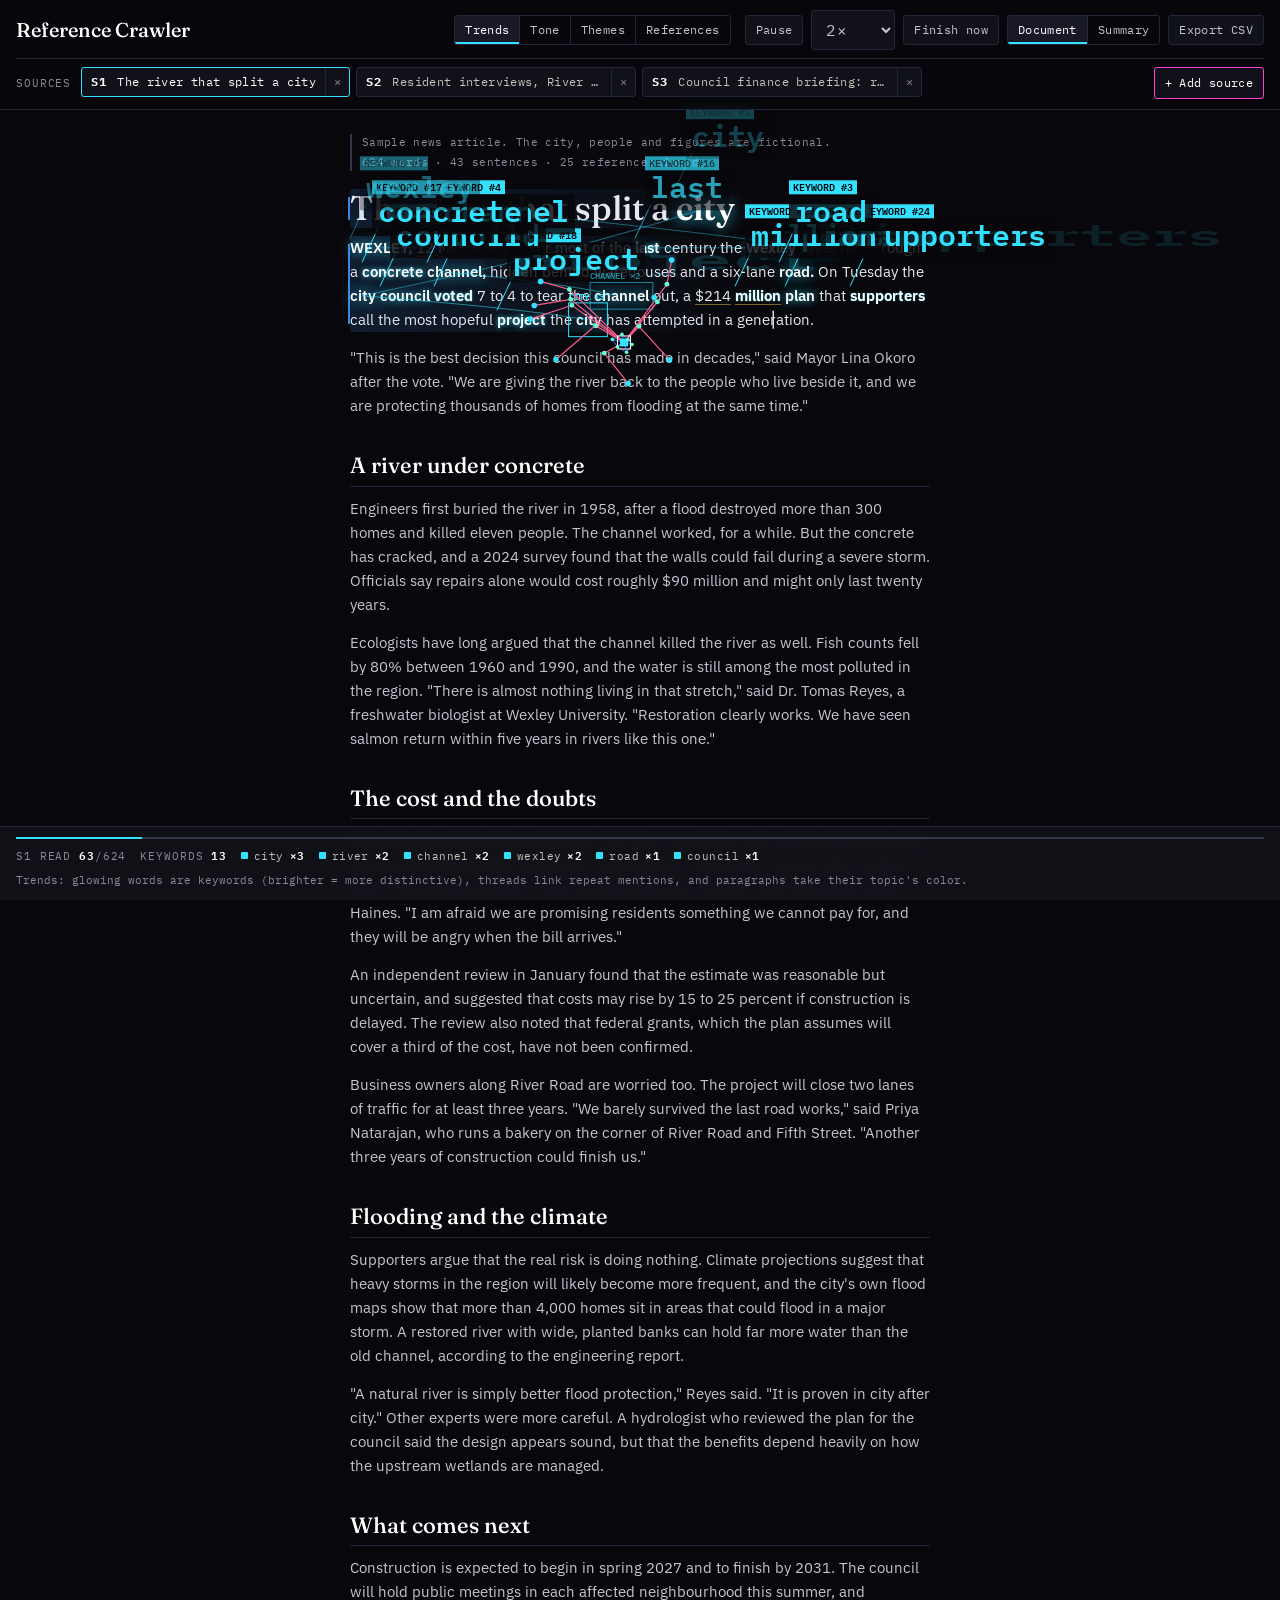
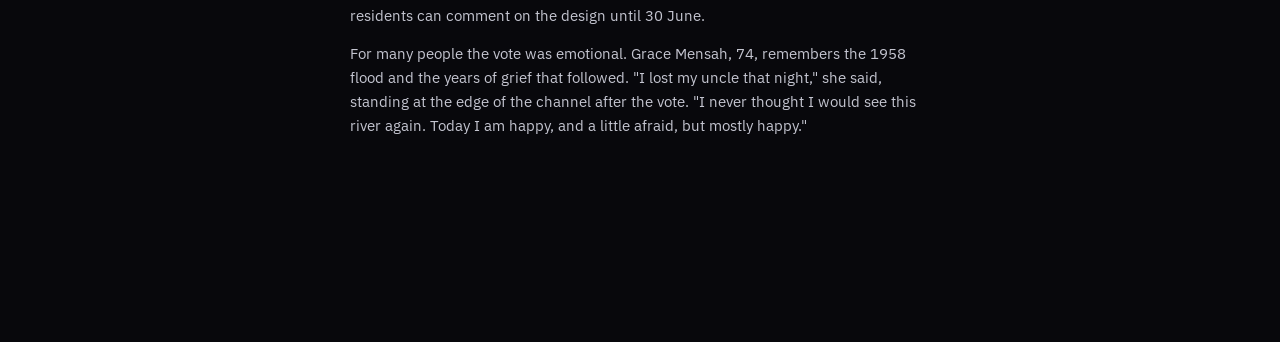
==== index.html @ cb84b5d5 "Order lenses Trends, Tone, Themes, References; open on Trends Co-Authored-By: Claude Opus 5.5 <norep" ====
<!doctype html>
<html lang="en">
<head>
<meta charset="utf-8">
<meta name="viewport" content="width=device-width, initial-scale=1, viewport-fit=cover">
<title>Reference Crawler</title>
<meta name="description" content="Watch a crawler read any document or web page: references, trends and tone, with summary charts and CSV export.">
<link rel="preconnect" href="https://fonts.googleapis.com">
<link rel="preconnect" href="https://fonts.gstatic.com" crossorigin>
<link rel="stylesheet" href="https://fonts.googleapis.com/css2?family=IBM+Plex+Sans:ital,wght@0,400;0,600;1,400&family=IBM+Plex+Mono:wght@400;600&family=Fraunces:opsz,wght@9..144,500&display=swap">
<link rel="stylesheet" href="styles.css">
</head>
<body>

<header class="bar">
  <div class="brand">Reference Crawler</div>
  <div class="ctl">
    <div class="seg" role="radiogroup" aria-label="Lens">
      <button type="button" role="radio" data-lens="trends" aria-checked="true">Trends</button>
      <button type="button" role="radio" data-lens="tone" aria-checked="false">Tone</button>
      <button type="button" role="radio" data-lens="themes" aria-checked="false">Themes</button>
      <button type="button" role="radio" data-lens="references" aria-checked="false">References</button>
    </div>
  </div>
  <div class="ctl">
    <button id="play" type="button">Pause</button>
    <select id="speed" aria-label="Reading speed">
      <option value="0.5">0.5×</option><option value="1">1×</option><option value="2" selected>2×</option>
      <option value="4">4×</option><option value="8">8×</option><option value="16">16×</option>
    </select>
    <button id="skip" type="button" title="Apply this lens to the whole document now">Finish now</button>
    <div class="seg" role="tablist" aria-label="View">
      <button type="button" role="tab" data-view="doc" aria-selected="true">Document</button>
      <button type="button" role="tab" data-view="summary" aria-selected="false">Summary</button>
    </div>
    <div class="menu">
      <button id="exportBtn" type="button" aria-haspopup="true" aria-expanded="false">Export CSV</button>
      <div class="menu-list" id="exportMenu" hidden>
        <button type="button" data-export="entities">entities.csv <span>every reference found</span></button>
        <button type="button" data-export="sentences">sentences.csv <span>one row per sentence</span></button>
        <button type="button" data-export="terms">terms.csv <span>needs a Trends crawl</span></button>
        <button type="button" data-export="themes">themes.csv <span>one row per theme and quote</span></button>
        <button type="button" data-export="zip">All as .zip</button>
      </div>
    </div>
  </div>
  <nav class="source-bar" aria-label="Sources in this project">
    <span class="src-label">Sources</span>
    <div class="src-scroll" id="sourceBar"></div>
    <button type="button" id="addSource" class="src-add primary">+ Add source</button>
  </nav>
</header>

<canvas id="fx" aria-hidden="true"></canvas>

<main id="docView">
  <div class="docmeta" id="docMeta"></div>
  <article id="doc"></article>
</main>

<aside class="wall" id="wall" hidden aria-label="Theme wall">
  <div class="wall-head"><span>Theme wall <span class="muted" id="wallSub"></span></span><button type="button" id="rerunThemes" class="ghost">Run again</button></div>
  <div id="wallCards"></div>
</aside>

<section id="summaryView" class="summary" hidden></section>

<footer class="hud" id="hud">
  <div class="prog"><i id="progBar"></i></div>
  <div class="row" id="hudStats"></div>
  <div class="row"><span class="last" id="hudLine">Loading…</span></div>
</footer>

<div class="sheet" id="sheet" hidden>
  <div class="card" role="dialog" aria-modal="true" aria-labelledby="sheetTitle">
    <div class="sheet-head">
      <h3 id="sheetTitle">Add a source</h3>
      <button type="button" id="closeSheet" class="ghost" aria-label="Close">Close</button>
    </div>
    <div class="src" id="inProject">
      <span class="lab">In this project</span>
      <ul class="proj-list" id="projList"></ul>
    </div>
    <form id="urlForm" class="src" novalidate>
      <label for="urlIn">Web address</label>
      <div class="inline">
        <input id="urlIn" type="url" name="url" inputmode="url" placeholder="https://en.wikipedia.org/wiki/Spider" autocomplete="url" autocapitalize="off" autocorrect="off" spellcheck="false">
        <button type="submit" class="primary">Load page</button>
      </div>
      <p class="hint" id="urlHint">Articles, papers, Wikipedia, blogs and PDFs at a link. Pages behind a login won't load; copy their text and paste it below.</p>
    </form>
    <div class="src">
      <label for="fileIn">File</label>
      <label class="drop" id="drop" for="fileIn">
        <input id="fileIn" type="file" multiple accept=".pdf,.docx,.xlsx,.xls,.ods,.csv,.tsv,.pptx,.odt,.odp,.epub,.rtf,.html,.htm,.md,.markdown,.txt,.json,text/*">
        <b>Drop files here</b> or click to choose them
        <span class="hint">PDF, Word, Excel, PowerPoint, EPUB, OpenDocument, HTML, Markdown, text, CSV, JSON, RTF</span>
      </label>
    </div>
    <form id="pasteForm" class="src">
      <label for="pasteIn">Paste text</label>
      <textarea id="pasteIn" placeholder="Paste an article, interview notes, a reference list… or a web address."></textarea>
      <div class="inline end"><button type="submit" class="primary">Add this text</button></div>
    </form>
    <div class="src">
      <span class="lab">Or replace everything with a sample project</span>
      <div class="inline">
        <button type="button" data-sample="river">River restoration (3 sources)</button>
        <button type="button" data-sample="references">Spider reference list</button>
      </div>
      <p class="hint">A sample replaces the current project.</p>
    </div>
    <label class="check"><input type="checkbox" id="replaceProject"> Start a new project with this source (removes the current sources and themes)</label>
    <p class="error" id="sheetError" role="alert" hidden></p>
  </div>
</div>

<div class="sheet" id="themesSheet" hidden>
  <div class="card" role="dialog" aria-modal="true" aria-labelledby="themesTitle">
    <h3 id="themesTitle">Find themes across your sources</h3>
    <p class="hint" id="themesInfo"></p>
    <ul class="theme-srcs" id="themesSources"></ul>
    <p class="hint">To leave a source out, close this and remove it with the × on its chip above the document.</p>
    <div class="src">
      <label for="themesQuestion">Research question (optional)</label>
      <textarea id="themesQuestion" class="short" placeholder="e.g. What worries residents about the project, and what would win their support?"></textarea>
    </div>
    <p class="hint">Every quote Claude returns is checked against your text; quotes that don't appear word for word are removed.</p>
    <p class="hint" id="themesStale" hidden>You have themes from an earlier run that don't cover every source. <button type="button" id="themesShowOld" class="ghost inline-btn">Show the earlier themes</button></p>
    <p class="error" id="themesError" role="alert" hidden></p>
    <div class="inline end">
      <button type="button" id="themesCancel">Cancel</button>
      <button type="button" id="themesRun" class="primary">Find themes with Claude</button>
    </div>
  </div>
</div>

<div class="busy" id="busy" hidden><div><span class="spin" aria-hidden="true"></span><span id="busyText">Loading…</span></div></div>
<div class="toast" id="toast" role="status" hidden></div>
<div class="tip" id="tip" hidden></div>

<script type="module" src="src/app.js"></script>
</body>
</html>
---- styles.css ----
/* Layout: one reading column with a fixed canvas overlay where the crawler walks; a control
   bar on top, a read-out bar at the bottom, and a summary view of chart panels.
   One deliberate dark look (a terminal-lit document), so there is no light theme. */
:root {
  color-scheme: dark;
  --bg: #08080c;
  --panel: #111119;
  --panel-2: #181826;
  --line: #23253a;
  --ink: #c4c5d0;
  --ink-hi: #ffffff;
  --ink-2: #c3c2b7;
  --ink-dim: #8c8a9a;
  --ink-faint: #34364a;
  --link: #8487ee;
  --magenta: #ff3fd8;
  --cyan: #33e1ff;
  --amber: #ffb547;
  --danger: #ff6b5e;
  --f-display: "Fraunces", Georgia, "Times New Roman", serif;
  --f-body: "IBM Plex Sans", "Helvetica Neue", Arial, sans-serif;
  --f-mono: "IBM Plex Mono", ui-monospace, Menlo, Consolas, monospace;
}
[hidden] { display: none !important; }
html, body { background: var(--bg); color: var(--ink); }
body { margin: 0; font: 15px/1.6 var(--f-body); -webkit-font-smoothing: antialiased; }
* { box-sizing: border-box; }

/* ---------- bar ---------- */
.bar {
  position: fixed; inset: 0 0 auto 0; z-index: 20;
  padding: calc(env(safe-area-inset-top, 0px) + 10px) 16px 10px;
  display: flex; flex-wrap: wrap; align-items: center; gap: 8px 14px;
  background: color-mix(in srgb, var(--bg) 90%, transparent);
  backdrop-filter: blur(6px);
  border-bottom: 1px solid var(--line);
}
.brand { font: 500 20px/1 var(--f-display); color: var(--ink-hi); margin-right: auto; white-space: nowrap; }
.ctl { display: flex; gap: 8px; align-items: center; flex-wrap: wrap; }
button, select, input, textarea { font: inherit; color: inherit; }
button, select {
  font: 12px/1 var(--f-mono); letter-spacing: .03em; color: var(--ink);
  background: var(--panel); border: 1px solid var(--line); border-radius: 3px;
  padding: 8px 10px; cursor: pointer;
}
button:hover, select:hover { border-color: var(--ink-dim); color: var(--ink-hi); }
button:focus-visible, select:focus-visible, input:focus-visible, textarea:focus-visible, li:focus-visible, .drop:focus-within { outline: 2px solid var(--cyan); outline-offset: 2px; }
button.primary { border-color: var(--magenta); color: var(--ink-hi); }
button.ghost { background: transparent; border-color: transparent; }
button:disabled { opacity: .45; cursor: not-allowed; }
.seg { display: inline-flex; border: 1px solid var(--line); border-radius: 3px; overflow: hidden; }
.seg button { border: 0; border-radius: 0; background: transparent; }
.seg button + button { border-left: 1px solid var(--line); }
.seg button[aria-checked="true"], .seg button[aria-selected="true"] { background: var(--panel-2); color: var(--ink-hi); box-shadow: inset 0 -2px 0 var(--accent, var(--magenta)); }
.seg button[data-lens="trends"] { --accent: var(--cyan); }
.seg button[data-lens="tone"] { --accent: #ffd84d; }
.menu { position: relative; }
.menu-list {
  position: absolute; right: 0; top: calc(100% + 6px); z-index: 30; min-width: 240px;
  background: var(--panel); border: 1px solid var(--line); border-radius: 4px; padding: 4px;
  display: grid; box-shadow: 0 10px 30px rgba(0,0,0,.5);
}
.menu-list button { border: 0; text-align: left; display: grid; gap: 3px; padding: 9px 10px; background: transparent; }
.menu-list button:hover { background: var(--panel-2); }
.menu-list button span { font: 11px/1.3 var(--f-body); color: var(--ink-dim); letter-spacing: 0; }

/* ---------- document ---------- */
main { max-width: 68ch; margin: 0 auto; padding: calc(var(--head-h, 150px) + 24px) 16px 190px; }
.docmeta { font: 11px/1.6 var(--f-mono); color: var(--ink-dim); letter-spacing: .03em; border-left: 2px solid var(--ink-faint); padding-left: 10px; display: grid; gap: 2px; overflow-wrap: anywhere; }
.docmeta a { color: var(--link); }
.docmeta .warn { color: var(--amber); }
#doc { overflow-wrap: break-word; }
#doc h1 { font: 500 34px/1.15 var(--f-display); color: var(--ink-hi); margin: 18px 0 8px; text-wrap: balance; }
#doc h2 { font: 500 22px/1.25 var(--f-display); color: var(--ink-hi); margin: 34px 0 10px; border-bottom: 1px solid var(--line); padding-bottom: 6px; text-wrap: balance; }
#doc h3 { font: 600 16px/1.3 var(--f-body); color: var(--ink-hi); margin: 24px 0 8px; }
#doc p, #doc blockquote, #doc pre { margin: 0 0 14px; }
#doc blockquote { border-left: 2px solid var(--ink-faint); padding-left: 14px; color: var(--ink-2); }
#doc pre { white-space: pre-wrap; font: 13px/1.5 var(--f-mono); }
#doc ol, #doc ul { padding-left: 2.2em; margin: 0 0 14px; font-size: 14px; line-height: 1.75; }
#doc ul.rows { list-style: none; padding-left: 0; font: 13px/1.7 var(--f-mono); }
#doc ul.rows li { border-bottom: 1px solid var(--line); padding: 2px 0; }
#doc li { margin-bottom: 4px; }
#doc li::marker { color: var(--ink-dim); font-family: var(--f-mono); font-size: 12px; }
#doc [data-block] { transition: background .6s, box-shadow .6s; border-radius: 2px; }
#doc .tp { background: linear-gradient(90deg, color-mix(in srgb, var(--tc) 16%, transparent), transparent 70%); box-shadow: -10px 0 0 -8px var(--tc); }

.w { transition: color .6s; }
.w.read { color: #e8e8f0; }
.lnk { color: var(--link); }
.e { color: var(--link); border-radius: 2px; transition: background .4s, color .4s, box-shadow .4s; }
.e.hit { color: var(--c); box-shadow: 0 0 0 1px var(--c); background: color-mix(in srgb, var(--c) 14%, transparent); }
.rh { background: color-mix(in srgb, var(--c) 13%, transparent); box-shadow: inset 0 -1px 0 var(--c); }
.rh.t-date, .rh.t-pages, .rh.t-author { background: transparent; box-shadow: inset 0 -1px 0 var(--c); }
.rh.t-quote, .rh.t-title { font-style: italic; }
.quiet.e.hit { background: transparent; box-shadow: inset 0 -1px 0 color-mix(in srgb, var(--c) 70%, transparent); }
.quiet.rh { background: transparent; box-shadow: inset 0 -1px 0 color-mix(in srgb, var(--c) 45%, transparent); font-style: inherit; }
.kw { color: var(--ink-hi) !important; font-weight: 600; text-shadow: 0 0 calc(var(--k, .5) * 14px) rgba(51,225,255,.9); }
.hedge { opacity: .55; font-style: italic; }
.boost { color: var(--ink-hi) !important; font-weight: 600; text-decoration: underline 2px #ffd84d; text-underline-offset: 3px; }
.flash { animation: flash 1.6s ease-out 1; }
@keyframes flash { 0%, 30% { outline: 2px solid var(--magenta); outline-offset: 3px; } 100% { outline: 2px solid transparent; outline-offset: 3px; } }
.t-doi { --c: #33e1ff; } .t-isbn { --c: #4f7dff; } .t-pmid { --c: #46f08a; } .t-bibcode { --c: #b07cff; }
.t-url, .t-email { --c: #8487ee; } .t-cite { --c: #62ffd0; } .t-title, .t-quote { --c: #ff3fd8; }
.t-author { --c: #ffb547; } .t-date { --c: #ff6b5e; } .t-figure { --c: #ffd84d; } .t-pages { --c: #9aa0b4; }

#fx { position: fixed; inset: 0; width: 100%; height: 100%; pointer-events: none; z-index: 10; }

/* ---------- hud ---------- */
.hud {
  position: fixed; inset: auto 0 0 0; z-index: 20;
  padding: 10px 16px calc(env(safe-area-inset-bottom, 0px) + 12px);
  background: color-mix(in srgb, var(--panel) 94%, transparent);
  backdrop-filter: blur(6px); border-top: 1px solid var(--line);
  font: 11px/1.4 var(--f-mono); display: grid; gap: 8px;
}
.prog { height: 2px; background: var(--ink-faint); position: relative; overflow: hidden; }
.prog i { position: absolute; inset: 0 auto 0 0; width: 0; background: var(--accent, var(--magenta)); }
.row { display: flex; flex-wrap: wrap; gap: 6px 14px; align-items: center; min-width: 0; }
.stat { color: var(--ink-dim); text-transform: uppercase; letter-spacing: .08em; font-variant-numeric: tabular-nums; }
.stat b { color: var(--ink-hi); font-weight: 600; }
.hchip { display: inline-flex; gap: 6px; align-items: baseline; color: var(--ink-2); letter-spacing: .04em; font-variant-numeric: tabular-nums; }
.hchip::before { content: ""; width: 7px; height: 7px; background: var(--c, var(--cyan)); align-self: center; border-radius: 1px; }
.hchip b { color: var(--ink-hi); font-weight: 600; }
.last { color: var(--ink-dim); min-width: 0; flex: 1 1 200px; }
.last b { color: var(--ink-hi); font-weight: 600; }
#moodSpark { display: block; }

/* ---------- summary ---------- */
.summary { max-width: 1160px; margin: 0 auto; padding: calc(var(--head-h, 150px) + 24px) 16px 190px; }
.sum-head .eyebrow { font: 11px/1.4 var(--f-mono); color: var(--ink-dim); letter-spacing: .08em; text-transform: uppercase; overflow-wrap: anywhere; }
.sum-head h2 { font: 500 32px/1.15 var(--f-display); color: var(--ink-hi); margin: 8px 0; text-wrap: balance; }
.sum-head .sub { max-width: 70ch; }
.sub { color: var(--ink-dim); margin: 0 0 12px; font-size: 13px; }
.tiles { display: grid; grid-template-columns: repeat(auto-fit, minmax(150px, 1fr)); gap: 10px; margin: 22px 0; }
.tile { background: var(--panel); border: 1px solid var(--line); border-radius: 4px; padding: 12px 14px; min-width: 0; }
.tile .label { font-size: 12px; color: var(--ink-dim); }
.tile .value { font: 600 24px/1.2 var(--f-body); color: var(--ink-hi); margin-top: 4px; overflow-wrap: anywhere; }
.tile .note { font: 11px/1.3 var(--f-mono); color: var(--ink-dim); margin-top: 4px; }
.panels { display: grid; align-items: start; grid-template-columns: repeat(auto-fit, minmax(min(100%, 440px), 1fr)); gap: 14px; }
.panel { background: var(--panel); border: 1px solid var(--line); border-radius: 4px; padding: 16px; min-width: 0; }
.panel.wide { grid-column: 1 / -1; }
.panel h3 { margin: 0 0 4px; font: 600 15px/1.3 var(--f-body); color: var(--ink-hi); }
.chart { min-width: 0; overflow-x: auto; }
.chart svg { display: block; overflow: visible; }
.t-label { fill: var(--ink-2); font: 12px var(--f-body); }
.t-value { fill: var(--ink-hi); font: 600 12px var(--f-body); font-variant-numeric: tabular-nums; }
.t-axis { fill: var(--ink-dim); font: 11px var(--f-body); font-variant-numeric: tabular-nums; }
.legend { display: flex; flex-wrap: wrap; gap: 6px 16px; margin-top: 10px; font-size: 12px; color: var(--ink-2); }
.legend i, i.sw { display: inline-block; width: 10px; height: 10px; border-radius: 2px; margin-right: 6px; vertical-align: -1px; }
.multiples { display: grid; grid-template-columns: repeat(auto-fill, minmax(220px, 1fr)); gap: 14px 18px; }
.mult { min-width: 0; }
.mlabel { font-size: 12px; color: var(--ink-2); margin-bottom: 4px; }
.mlabel b { color: var(--ink-hi); }
.muted { color: var(--ink-dim); }
.empty { color: var(--ink-dim); font-size: 13px; margin: 6px 0; }
.chips { margin: 12px 0 0; display: flex; flex-wrap: wrap; gap: 6px; align-items: center; font-size: 12px; }
.chip { border: 1px solid var(--line); border-radius: 3px; padding: 2px 7px; color: var(--ink-2); }
.chip b { color: var(--ink-hi); }
.claims, .quotes { list-style: none; padding: 0; margin: 0; display: grid; gap: 8px; }
.claims li, .quotes li { padding: 8px 10px; border-radius: 3px; background: var(--panel-2); cursor: pointer; font-size: 13.5px; line-height: 1.5; }
.claims li:hover, .quotes li:hover { background: #20202f; }
.quotes q { color: var(--ink-hi); font-style: italic; }
.quotes .by { margin-top: 4px; font-size: 12px; color: var(--ink-2); display: flex; gap: 10px; flex-wrap: wrap; }
.tone { font: 11px var(--f-mono); padding: 1px 6px; border-radius: 3px; border: 1px solid var(--line); }
.tone.p { border-color: #3987e5; } .tone.n { border-color: #e66767; }
.tbar { display: flex; gap: 8px; align-items: center; margin-bottom: 8px; font-size: 12px; }
.twrap { max-height: 360px; overflow: auto; border: 1px solid var(--line); border-radius: 3px; }
table { border-collapse: collapse; width: 100%; font-size: 12.5px; }
th, td { text-align: left; padding: 6px 10px; border-bottom: 1px solid var(--line); vertical-align: top; overflow-wrap: anywhere; }
th { position: sticky; top: 0; background: var(--panel-2); color: var(--ink-dim); font-weight: 600; font-size: 11px; text-transform: uppercase; letter-spacing: .06em; }
td:first-child { white-space: nowrap; color: var(--ink-dim); }
tbody tr { cursor: pointer; }
tbody tr:hover { background: var(--panel-2); }
.tip {
  position: fixed; z-index: 40; pointer-events: none; max-width: 320px;
  background: #1d1d2b; border: 1px solid #34364a; border-radius: 4px; padding: 8px 10px;
  font-size: 12px; line-height: 1.45; color: var(--ink-2); box-shadow: 0 8px 24px rgba(0,0,0,.5);
}
.tip b { color: var(--ink-hi); }

/* ---------- open sheet ---------- */
.sheet { position: fixed; inset: 0; z-index: 35; display: grid; place-items: center; padding: 16px; background: rgba(8,8,12,.82); overflow-y: auto; }
.sheet .card { width: min(640px, 100%); background: var(--panel); border: 1px solid var(--line); border-radius: 4px; padding: 18px; display: grid; gap: 16px; }
.sheet-head { display: flex; align-items: center; justify-content: space-between; gap: 10px; }
.sheet h3 { margin: 0; font: 500 21px/1.2 var(--f-display); color: var(--ink-hi); }
.src { display: grid; gap: 6px; margin: 0; }
.src > label, .src .lab { font: 11px/1 var(--f-mono); color: var(--ink-dim); letter-spacing: .08em; text-transform: uppercase; }
.inline { display: flex; gap: 8px; flex-wrap: wrap; }
.inline.end { justify-content: flex-end; }
.inline input { flex: 1 1 220px; min-width: 0; }
input[type="text"], input[type="url"], textarea {
  background: var(--bg); color: var(--ink); border: 1px solid var(--line); border-radius: 3px; padding: 9px 10px; font: 13px/1.4 var(--f-mono);
}
textarea { width: 100%; min-height: 120px; resize: vertical; }
.hint { color: var(--ink-dim); font-size: 12px; margin: 0; }
.drop { display: grid; gap: 4px; justify-items: center; text-align: center; padding: 18px; border: 1px dashed var(--ink-faint); border-radius: 4px; cursor: pointer; color: var(--ink-2); font-size: 13px; }
.drop:hover, .drop.over { border-color: var(--cyan); color: var(--ink-hi); }
.drop input { position: absolute; opacity: 0; width: 1px; height: 1px; pointer-events: none; }
.error { margin: 0; color: var(--danger); font-size: 13px; border-left: 2px solid var(--danger); padding-left: 10px; }
.busy { position: fixed; inset: 0; z-index: 36; display: grid; place-items: center; background: rgba(8,8,12,.7); }
.busy > div { display: flex; gap: 10px; align-items: center; background: var(--panel); border: 1px solid var(--line); border-radius: 4px; padding: 14px 18px; font: 13px var(--f-mono); color: var(--ink-hi); }
.spin { width: 14px; height: 14px; border: 2px solid var(--ink-faint); border-top-color: var(--cyan); border-radius: 50%; animation: spin .8s linear infinite; }
@keyframes spin { to { transform: rotate(360deg); } }
.toast { position: fixed; left: 50%; bottom: 120px; transform: translateX(-50%); z-index: 34; background: var(--panel-2); border: 1px solid var(--line); border-radius: 4px; padding: 9px 14px; font: 12px var(--f-mono); color: var(--ink-hi); max-width: calc(100% - 32px); }

@media (max-width: 700px) {
  body.summary-mode .hud { display: none; }
  body.summary-mode .summary { padding-bottom: 60px; }
  .brand { font-size: 18px; }
}
@media (prefers-reduced-motion: reduce) {
  .w, .e, #doc [data-block] { transition: none; }
  .flash, .spin { animation: none; }
}

/* ---------- projects: source bar ---------- */
.source-bar { flex: 1 1 100%; display: flex; align-items: center; gap: 10px; min-width: 0; border-top: 1px solid var(--line); padding-top: 8px; }
.src-label { flex: none; font: 11px/1 var(--f-mono); color: var(--ink-dim); text-transform: uppercase; letter-spacing: .08em; }
.src-scroll { display: flex; gap: 6px; overflow-x: auto; min-width: 0; flex: 1 1 auto; scrollbar-width: thin; padding-bottom: 2px; }
.src-scroll > * { flex: none; }
.src-chip { display: inline-flex; align-items: stretch; border: 1px solid var(--line); border-radius: 3px; background: var(--panel); max-width: 280px; min-width: 0; }
.src-chip.on { border-color: var(--accent, var(--magenta)); }
.src-chip button { border: 0; background: transparent; border-radius: 0; font: 12px/1.2 var(--f-mono); padding: 7px 9px; }
.src-chip .pick { color: var(--ink-2); white-space: nowrap; overflow: hidden; text-overflow: ellipsis; min-width: 0; }
.src-chip.on .pick { color: var(--ink-hi); }
.src-chip .pick b { color: var(--ink-hi); margin-right: 4px; }
.src-chip .rm { color: var(--ink-dim); border-left: 1px solid var(--line); padding: 7px 8px; }
.src-chip .rm:hover { color: var(--danger); }
.ld { display: inline-block; width: 6px; height: 6px; border-radius: 50%; margin-left: 3px; vertical-align: 1px; }
.ld.references { background: #ff3fd8; } .ld.trends { background: #33e1ff; } .ld.tone { background: #ffd84d; }
.src-add { font: 12px/1.2 var(--f-mono); white-space: nowrap; }
label.check { display: flex; gap: 8px; align-items: flex-start; font-size: 12.5px; color: var(--ink-dim); cursor: pointer; }
label.check input { margin-top: 2px; }
textarea.short { min-height: 70px; }
.inline-btn { padding: 2px 4px; text-decoration: underline; color: var(--ink-hi); }

/* ---------- theme wall ---------- */
.wall {
  position: fixed; z-index: 15; right: 16px; top: calc(var(--head-h, 120px) + 12px); bottom: 96px; width: 270px;
  overflow-y: auto; display: grid; align-content: start; gap: 8px; padding: 2px;
}
.wall-head { display: flex; justify-content: space-between; align-items: center; gap: 6px; font: 11px/1.3 var(--f-mono); color: var(--ink-2); text-transform: uppercase; letter-spacing: .06em; }
.wall-head button { font-size: 11px; padding: 4px 6px; text-transform: none; letter-spacing: 0; }
#wallCards { display: grid; gap: 8px; }
.wcard { background: var(--panel); border: 1px solid var(--line); border-radius: 4px; padding: 9px 10px; cursor: pointer; box-shadow: inset 3px 0 0 var(--tc); transition: border-color .3s, transform .3s; }
.wcard .wt { font-size: 12.5px; line-height: 1.35; color: var(--ink-hi); }
.wcard .num { font: 600 11px var(--f-mono); color: var(--tc); margin-right: 6px; }
.wcard .wn { font: 11px var(--f-mono); color: var(--ink-dim); margin-top: 4px; }
.wcard .wn b { color: var(--ink-hi); }
.wcard.pulse { animation: pulse .9s ease-out 1; }
@keyframes pulse { 0% { border-color: var(--tc); transform: translateX(-4px); } 100% { border-color: var(--line); transform: none; } }
@media (max-width: 1180px) { .wall { display: none; } }

/* ---------- summary: sections and themes ---------- */
.sec-head { margin: 34px 0 12px; border-top: 1px solid var(--line); padding-top: 20px; }
.sec-head h2 { font: 500 24px/1.2 var(--f-display); color: var(--ink-hi); margin: 0 0 4px; text-wrap: balance; }
.sec-head .sub { max-width: 80ch; }
.overview { font-size: 15px; line-height: 1.6; color: var(--ink-hi); max-width: 75ch; margin: 0; }
.theme-cards { display: grid; grid-template-columns: repeat(auto-fill, minmax(min(100%, 340px), 1fr)); gap: 12px; align-items: start; }
.theme-card { background: var(--panel-2); border-radius: 4px; padding: 14px; min-width: 0; }
.theme-card header { display: flex; gap: 8px; align-items: baseline; }
.theme-card header .sw { flex: none; }
.theme-card .num { font: 600 12px var(--f-mono); color: var(--ink-dim); }
.theme-card h4 { margin: 0; font: 600 15px/1.35 var(--f-body); color: var(--ink-hi); text-wrap: balance; }
.theme-card .chips { margin: 8px 0; }
.chip.tension { border-color: #e66767; color: var(--ink-hi); }
.tsum { margin: 0 0 10px; font-size: 13.5px; color: var(--ink-2); }
.evidence { list-style: none; padding: 0; margin: 0; display: grid; gap: 6px; }
.evidence li { font-size: 13px; line-height: 1.45; padding: 6px 8px; border-radius: 3px; cursor: pointer; background: rgba(255,255,255,.03); }
.evidence li:hover { background: rgba(255,255,255,.07); }
.evidence q { color: var(--ink-hi); font-style: italic; }
.evidence .src { font: 11px var(--f-mono); color: var(--ink-dim); white-space: nowrap; }
.stance { font: 600 10px var(--f-mono); text-transform: uppercase; letter-spacing: .06em; margin-right: 6px; padding: 1px 5px; border-radius: 2px; border: 1px solid var(--line); }
.stance.supports { border-color: #3987e5; } .stance.contradicts { border-color: #e66767; }
.t-dark { fill: #0b0b0b; font: 600 12px var(--f-body); }
td.num { font-variant-numeric: tabular-nums; text-align: right; }
.hint.warn { color: var(--amber); }
.hint a { color: var(--ink-hi); }
.theme-srcs { margin: 0; padding-left: 0; list-style: none; display: grid; gap: 4px; font-size: 13px; color: var(--ink-hi); max-height: 160px; overflow-y: auto; }
.theme-srcs b { font: 600 11px var(--f-mono); color: var(--ink-dim); margin-right: 6px; }
.proj-list { list-style: none; margin: 0; padding: 0; display: grid; gap: 4px; max-height: 200px; overflow-y: auto; }
.proj-list li { display: flex; justify-content: space-between; align-items: center; gap: 10px; font-size: 13px; color: var(--ink-hi); padding: 4px 0 4px 8px; border-bottom: 1px solid var(--line); min-width: 0; }
.proj-list li > span { min-width: 0; overflow-wrap: anywhere; }
.proj-list li.muted { color: var(--ink-dim); border: 0; font-size: 12px; }
.proj-list b { font: 600 11px var(--f-mono); color: var(--ink-dim); margin-right: 6px; }
.proj-list button { flex: none; font-size: 11px; padding: 5px 8px; color: var(--ink-dim); }
.proj-list button:hover { color: var(--danger); }

/* iOS zooms into any text field under 16px when it gets focus. Keep fields at 16px. */
input[type="text"], input[type="url"], textarea, select { font-size: 16px; }
.source-bar .src-add { flex: none; }
@media (max-width: 700px) {
  .src-chip { max-width: 190px; }
  .src-label { display: none; }
}
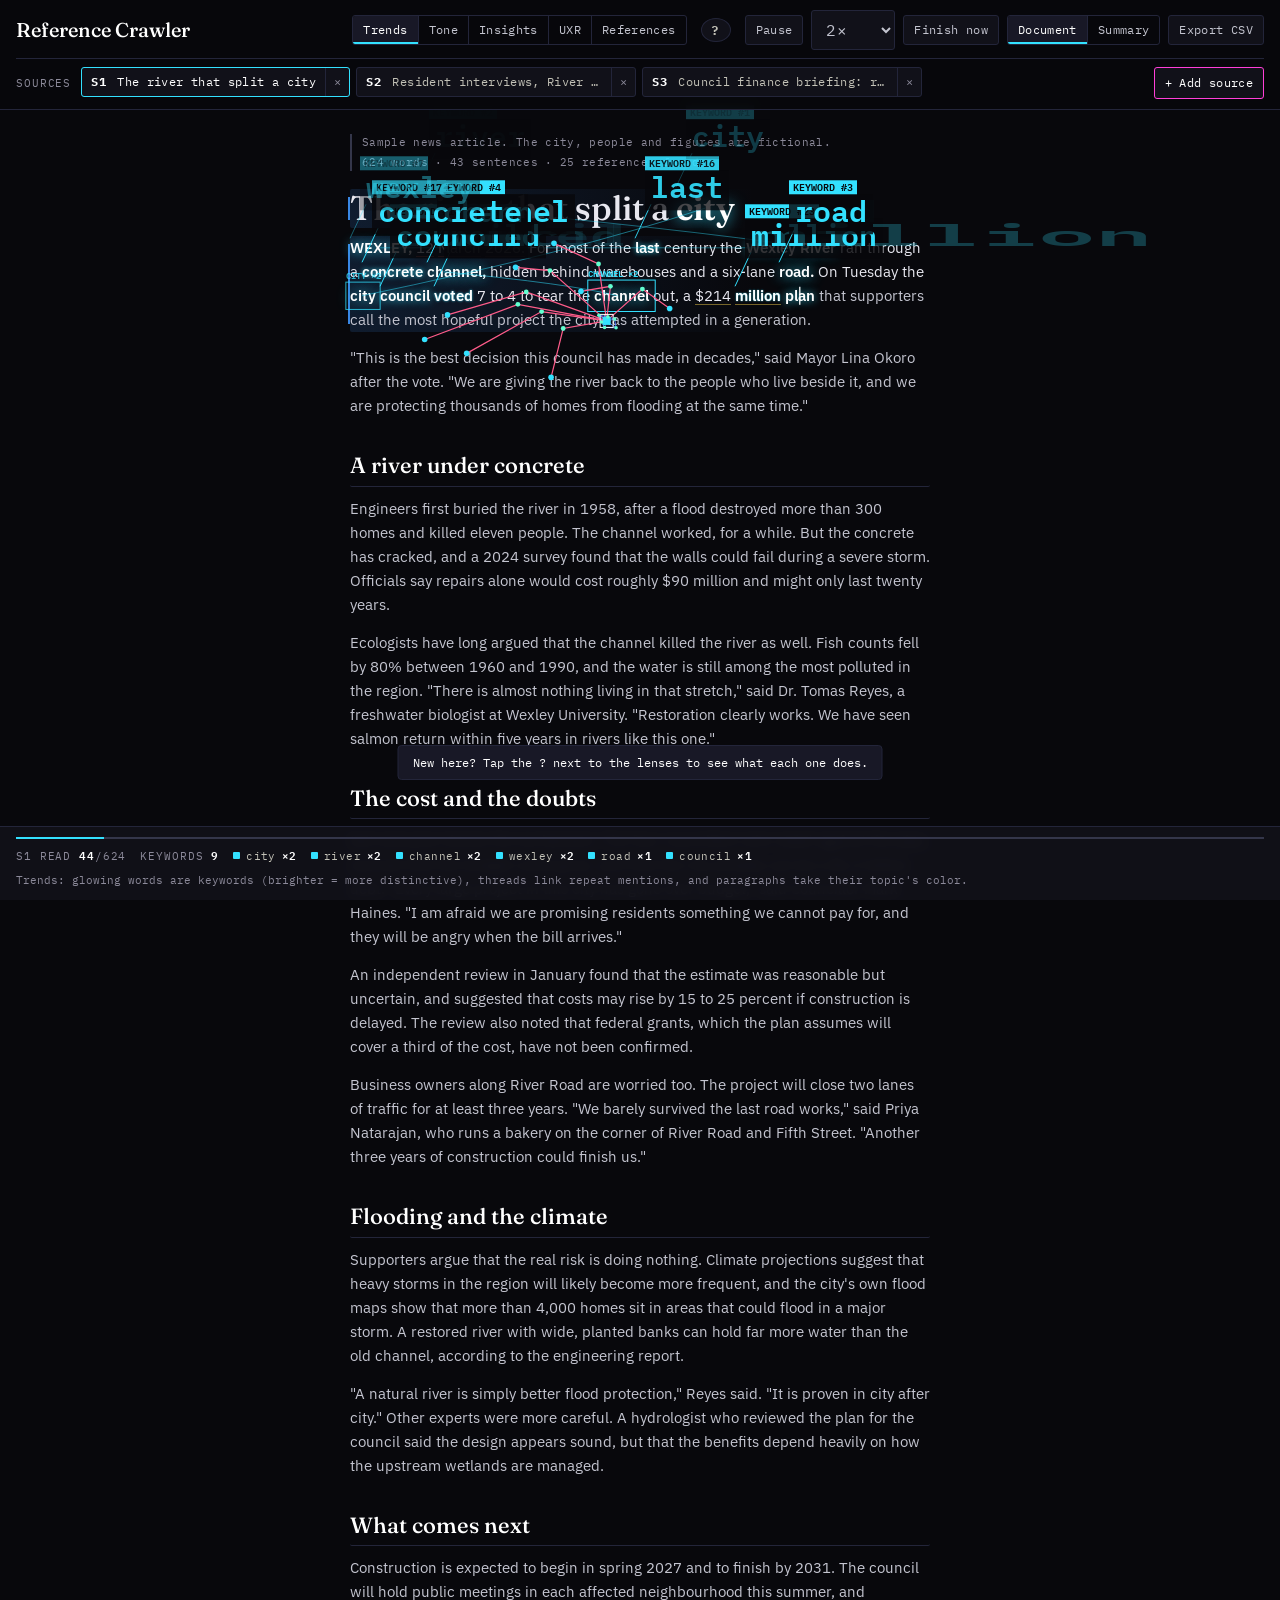
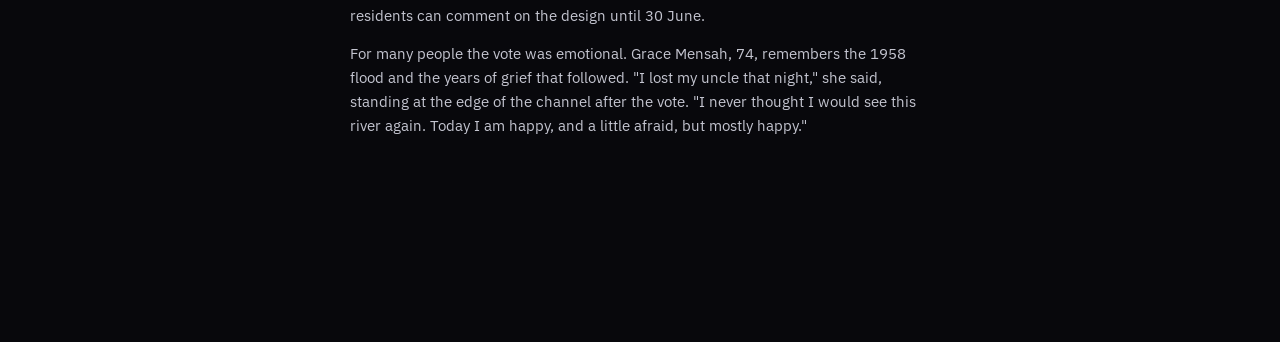
==== commit 15fbcea9: "Split Claude analysis into Insights and UXR lenses; add a lens guide Lenses are now Trends | Tone | " ====
--- a/index.html
+++ b/index.html
@@ -4,7 +4,7 @@
 <meta charset="utf-8">
 <meta name="viewport" content="width=device-width, initial-scale=1, viewport-fit=cover">
 <title>Reference Crawler</title>
-<meta name="description" content="Watch a crawler read any document or web page: references, trends and tone, with summary charts and CSV export.">
+<meta name="description" content="Watch a crawler read any document or web page: references, trends, tone, plain-language insights and UX research synthesis, with summary charts and CSV export.">
 <link rel="preconnect" href="https://fonts.googleapis.com">
 <link rel="preconnect" href="https://fonts.gstatic.com" crossorigin>
 <link rel="stylesheet" href="https://fonts.googleapis.com/css2?family=IBM+Plex+Sans:ital,wght@0,400;0,600;1,400&family=IBM+Plex+Mono:wght@400;600&family=Fraunces:opsz,wght@9..144,500&display=swap">
@@ -18,9 +18,11 @@
     <div class="seg" role="radiogroup" aria-label="Lens">
       <button type="button" role="radio" data-lens="trends" aria-checked="true">Trends</button>
       <button type="button" role="radio" data-lens="tone" aria-checked="false">Tone</button>
-      <button type="button" role="radio" data-lens="themes" aria-checked="false">Themes</button>
+      <button type="button" role="radio" data-lens="insights" aria-checked="false" title="Claude: the gist, claims and how well they're backed, who says what">Insights</button>
+      <button type="button" role="radio" data-lens="uxr" aria-checked="false" title="Claude: UX research synthesis: themes, pain points, personas, jobs to be done">UXR</button>
       <button type="button" role="radio" data-lens="references" aria-checked="false">References</button>
     </div>
+    <button type="button" id="helpBtn" class="help-btn" aria-label="What do the lenses do?" title="What do the lenses do?">?</button>
   </div>
   <div class="ctl">
     <button id="play" type="button">Pause</button>
@@ -39,7 +41,8 @@
         <button type="button" data-export="entities">entities.csv <span>every reference found</span></button>
         <button type="button" data-export="sentences">sentences.csv <span>one row per sentence</span></button>
         <button type="button" data-export="terms">terms.csv <span>needs a Trends crawl</span></button>
-        <button type="button" data-export="themes">themes.csv <span>one row per theme and quote</span></button>
+        <button type="button" data-export="insights">insights.csv <span>one row per finding and quote</span></button>
+        <button type="button" data-export="uxr">uxr.csv <span>one row per finding and quote</span></button>
         <button type="button" data-export="zip">All as .zip</button>
       </div>
     </div>
@@ -58,8 +61,8 @@
   <article id="doc"></article>
 </main>
 
-<aside class="wall" id="wall" hidden aria-label="Theme wall">
-  <div class="wall-head"><span>Theme wall <span class="muted" id="wallSub"></span></span><button type="button" id="rerunThemes" class="ghost">Run again</button></div>
+<aside class="wall" id="wall" hidden aria-label="Findings wall">
+  <div class="wall-head"><span><span id="wallTitle">Theme wall</span> <span class="muted" id="wallSub"></span></span><button type="button" id="rerunAi" class="ghost">Run again</button></div>
   <div id="wallCards"></div>
 </aside>
 
@@ -110,28 +113,42 @@
       </div>
       <p class="hint">A sample replaces the current project.</p>
     </div>
-    <label class="check"><input type="checkbox" id="replaceProject"> Start a new project with this source (removes the current sources and themes)</label>
+    <label class="check"><input type="checkbox" id="replaceProject"> Start a new project with this source (removes the current sources and Claude results)</label>
     <p class="error" id="sheetError" role="alert" hidden></p>
   </div>
 </div>
 
-<div class="sheet" id="themesSheet" hidden>
-  <div class="card" role="dialog" aria-modal="true" aria-labelledby="themesTitle">
-    <h3 id="themesTitle">Find themes across your sources</h3>
-    <p class="hint" id="themesInfo"></p>
-    <ul class="theme-srcs" id="themesSources"></ul>
+<div class="sheet" id="aiSheet" hidden>
+  <div class="card" role="dialog" aria-modal="true" aria-labelledby="aiTitle">
+    <h3 id="aiTitle">Find insights with Claude</h3>
+    <p class="hint" id="aiWhat"></p>
+    <p class="hint" id="aiInfo"></p>
+    <ul class="theme-srcs" id="aiSources"></ul>
     <p class="hint">To leave a source out, close this and remove it with the × on its chip above the document.</p>
     <div class="src">
-      <label for="themesQuestion">Research question (optional)</label>
-      <textarea id="themesQuestion" class="short" placeholder="e.g. What worries residents about the project, and what would win their support?"></textarea>
+      <label for="aiQuestion" id="aiQLabel">What are you reading this for? (optional)</label>
+      <textarea id="aiQuestion" class="short"></textarea>
     </div>
     <p class="hint">Every quote Claude returns is checked against your text; quotes that don't appear word for word are removed.</p>
-    <p class="hint" id="themesStale" hidden>You have themes from an earlier run that don't cover every source. <button type="button" id="themesShowOld" class="ghost inline-btn">Show the earlier themes</button></p>
-    <p class="error" id="themesError" role="alert" hidden></p>
+    <p class="hint" id="aiStale" hidden>You have results from an earlier run that don't cover every source. <button type="button" id="aiShowOld" class="ghost inline-btn">Show the earlier results</button></p>
+    <p class="error" id="aiError" role="alert" hidden></p>
     <div class="inline end">
-      <button type="button" id="themesCancel">Cancel</button>
-      <button type="button" id="themesRun" class="primary">Find themes with Claude</button>
+      <button type="button" id="aiCancel">Cancel</button>
+      <button type="button" id="aiRun" class="primary">Run with Claude</button>
     </div>
+  </div>
+</div>
+
+<div class="sheet" id="helpSheet" hidden>
+  <div class="card wide-card" role="dialog" aria-modal="true" aria-labelledby="helpTitle">
+    <div class="sheet-head">
+      <h3 id="helpTitle">What do the lenses do?</h3>
+      <button type="button" id="closeHelp" class="ghost">Close</button>
+    </div>
+    <p class="hint">Each lens reads your sources with a different question in mind and adds its own section to the Summary. Run as many as you like; nothing is lost when you switch.</p>
+    <div class="lens-compare" id="lensCompare"></div>
+    <div class="lens-guide" id="lensGuide"></div>
+    <p class="hint">Every quote from Claude is checked against your text, and any that don't appear word for word are removed. Click a quote in the Summary to jump to it in the document.</p>
   </div>
 </div>
 
--- a/styles.css
+++ b/styles.css
@@ -293,3 +293,45 @@
   .src-chip { max-width: 190px; }
   .src-label { display: none; }
 }
+tbody tr.on td { color: var(--ink-hi); background: rgba(255,255,255,.04); }
+/* numbers and headers never split mid-word; wide tables scroll inside their box */
+th, td.num { overflow-wrap: normal; white-space: nowrap; }
+.twrap table { min-width: 520px; }
+
+/* ---------- Insights, UXR and Ask ---------- */
+.chip .dot { display: inline-block; width: 7px; height: 7px; border-radius: 1px; margin-right: 5px; vertical-align: 0; }
+.plain-list { list-style: none; margin: 0; padding: 0; display: grid; gap: 8px; }
+.plain-list li { background: var(--panel-2); border-radius: 3px; padding: 9px 11px; font-size: 13.5px; line-height: 1.5; color: var(--ink-2); }
+.plain-list li b { color: var(--ink-hi); font-weight: 600; display: block; }
+.claims-cards { margin-top: 14px; }
+.cta { margin-top: 12px; }
+.ask-form { display: grid; gap: 6px; margin-bottom: 6px; }
+.ask-form .hint { display: flex; gap: 8px; align-items: center; margin: 0; }
+.answer { border-top: 1px solid var(--line); padding-top: 14px; margin-top: 14px; display: grid; gap: 10px; }
+.answer h4 { margin: 0; font: 600 15px/1.35 var(--f-body); color: var(--ink-hi); }
+.answer .hint { margin: 0; }
+.apoint { background: var(--panel-2); border-radius: 4px; padding: 10px 12px; }
+.apoint p { margin: 0 0 8px; font-size: 13.5px; color: var(--ink-hi); }
+
+/* ---------- lens guide ---------- */
+.help-btn { width: 30px; padding: 0; border-radius: 50%; font: 600 13px var(--f-mono); color: var(--ink-2); margin-left: 6px; }
+.help-btn:hover { color: var(--ink-hi); }
+.sheet .card.wide-card { width: min(980px, 100%); }
+.lens-compare { display: grid; grid-template-columns: repeat(2, minmax(0, 1fr)); gap: 10px; }
+.lens-compare > div { background: var(--panel-2); border-radius: 4px; padding: 10px 12px; font-size: 13px; color: var(--ink-2); line-height: 1.5; }
+.lens-compare b { color: var(--ink-hi); display: block; margin-bottom: 2px; }
+.lens-guide { display: grid; grid-template-columns: repeat(auto-fill, minmax(min(100%, 280px), 1fr)); gap: 10px; }
+.lens-card { background: var(--panel-2); border-radius: 4px; padding: 12px 14px; box-shadow: inset 0 3px 0 var(--lc); display: grid; gap: 8px; align-content: start; }
+.lens-card header { display: flex; justify-content: space-between; align-items: baseline; gap: 8px; }
+.lens-card h4 { margin: 0; font: 600 16px var(--f-body); color: var(--ink-hi); }
+.lens-card .tag { font: 11px var(--f-mono); color: var(--ink-dim); white-space: nowrap; }
+.lens-card .q { margin: 0; font: 500 15px/1.35 var(--f-display); color: var(--ink-hi); }
+.lens-card ul { margin: 0; padding-left: 18px; font-size: 13px; line-height: 1.5; color: var(--ink-2); }
+.lens-card dl { margin: 0; display: grid; grid-template-columns: auto 1fr; gap: 3px 10px; font-size: 12.5px; }
+.lens-card dt { color: var(--ink-dim); }
+.lens-card dd { margin: 0; color: var(--ink-2); }
+.lens-card .limit { margin: 0; font-size: 12px; color: var(--ink-dim); font-style: italic; }
+.lens-card .try { justify-self: start; font-size: 12px; }
+.sec-head .what { margin: 2px 0 6px; font-size: 14px; color: var(--ink-hi); max-width: 80ch; }
+.sec-head .what span { color: var(--ink-dim); font: 11px var(--f-mono); margin-left: 8px; }
+@media (max-width: 700px) { .lens-compare { grid-template-columns: 1fr; } }
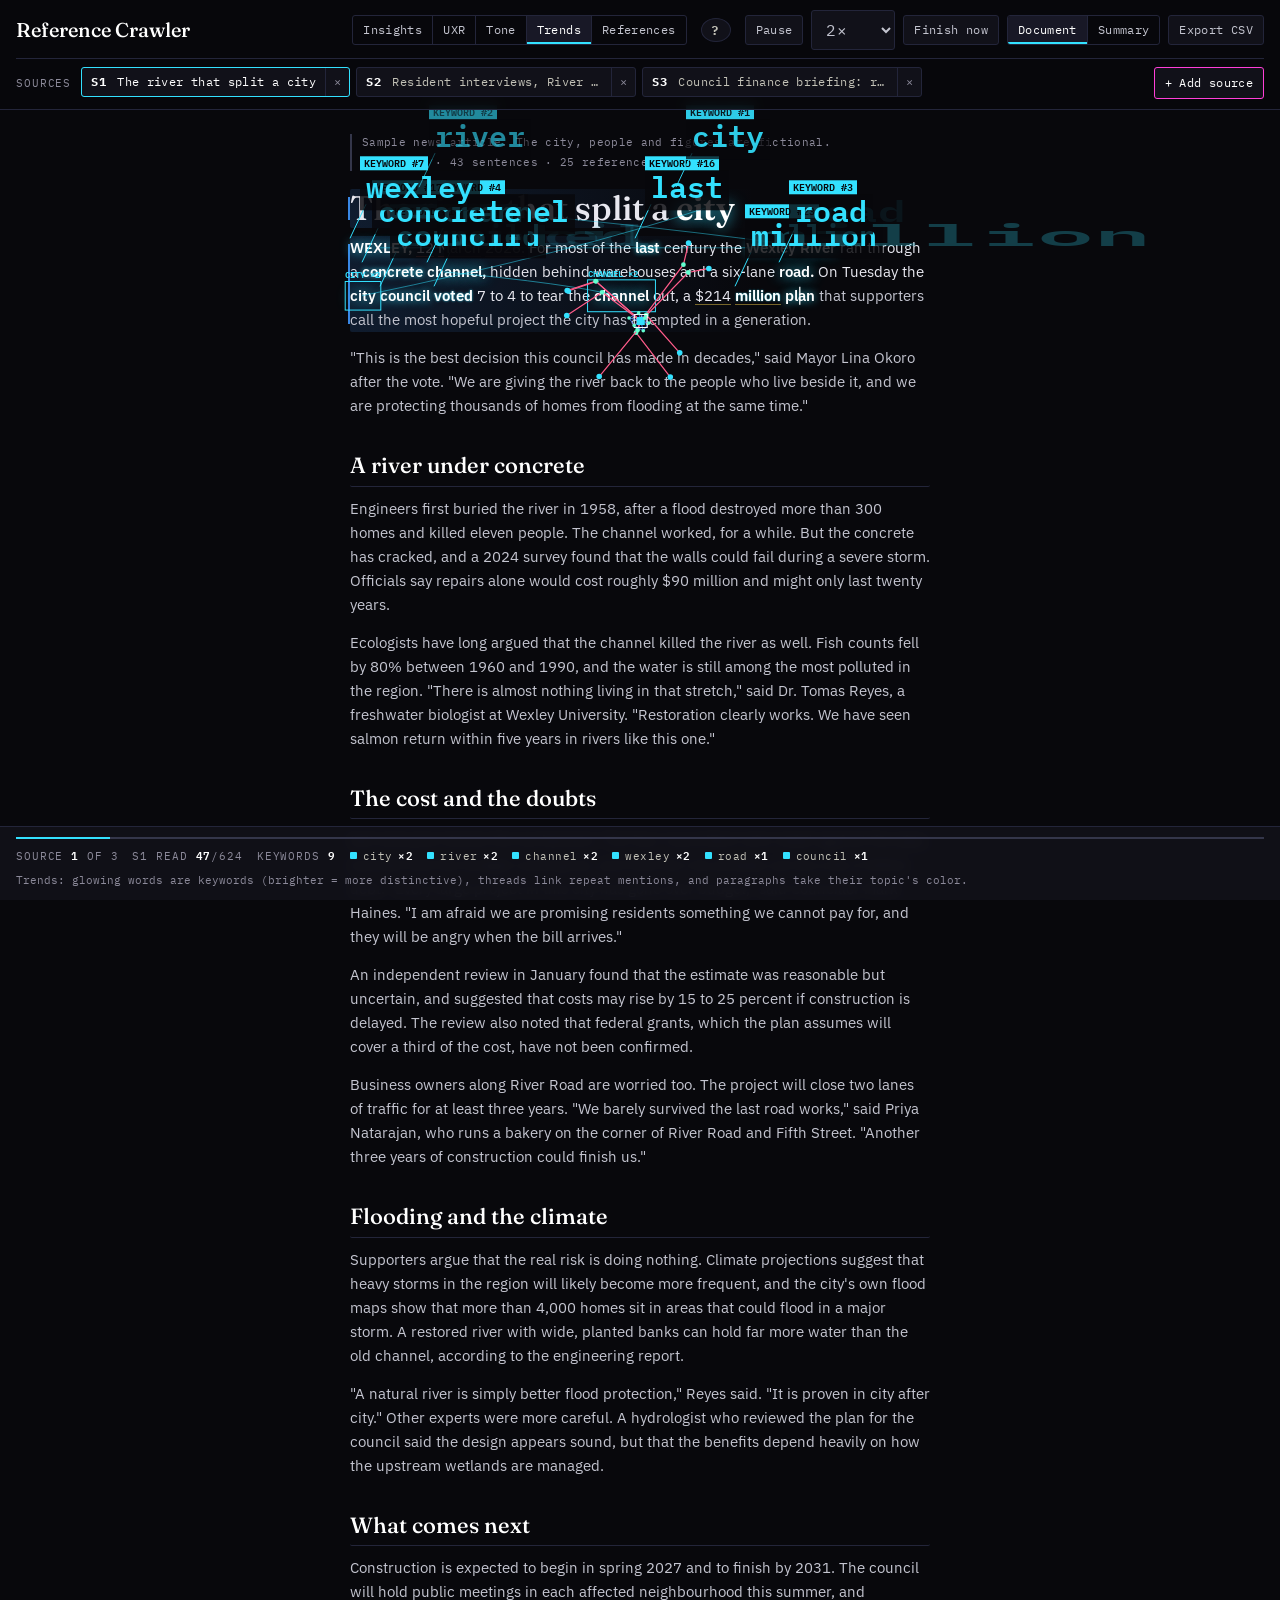
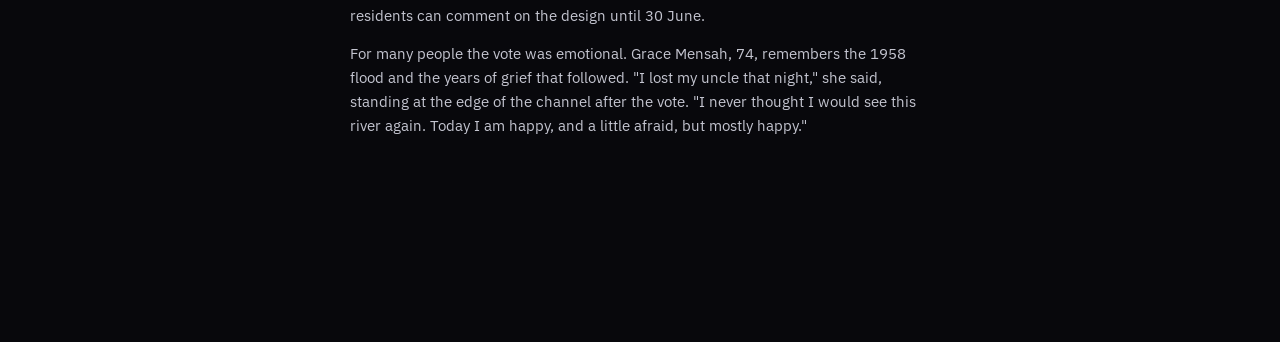
==== commit 09f0c291: "Order lenses and summary for reading; tag plots with their lens color - Lens bar, keyboard shortcuts" ====
--- a/index.html
+++ b/index.html
@@ -16,10 +16,10 @@
   <div class="brand">Reference Crawler</div>
   <div class="ctl">
     <div class="seg" role="radiogroup" aria-label="Lens">
-      <button type="button" role="radio" data-lens="trends" aria-checked="true">Trends</button>
-      <button type="button" role="radio" data-lens="tone" aria-checked="false">Tone</button>
       <button type="button" role="radio" data-lens="insights" aria-checked="false" title="Claude: the gist, claims and how well they're backed, who says what">Insights</button>
       <button type="button" role="radio" data-lens="uxr" aria-checked="false" title="Claude: UX research synthesis: themes, pain points, personas, jobs to be done">UXR</button>
+      <button type="button" role="radio" data-lens="tone" aria-checked="false">Tone</button>
+      <button type="button" role="radio" data-lens="trends" aria-checked="true">Trends</button>
       <button type="button" role="radio" data-lens="references" aria-checked="false">References</button>
     </div>
     <button type="button" id="helpBtn" class="help-btn" aria-label="What do the lenses do?" title="What do the lenses do?">?</button>
--- a/styles.css
+++ b/styles.css
@@ -335,3 +335,13 @@
 .sec-head .what { margin: 2px 0 6px; font-size: 14px; color: var(--ink-hi); max-width: 80ch; }
 .sec-head .what span { color: var(--ink-dim); font: 11px var(--f-mono); margin-left: 8px; }
 @media (max-width: 700px) { .lens-compare { grid-template-columns: 1fr; } }
+
+/* ---------- summary scope picker ---------- */
+.scope { display: flex; flex-wrap: wrap; gap: 6px; align-items: center; margin: 18px 0 0; padding: 10px 12px; background: var(--panel); border: 1px solid var(--line); border-radius: 4px; position: sticky; top: calc(var(--head-h, 0px) + 6px); z-index: 5; }
+.scope-label { font: 11px var(--f-mono); color: var(--ink-dim); text-transform: uppercase; letter-spacing: .08em; margin-right: 4px; }
+.scope-chip { font: 12px/1.2 var(--f-mono); padding: 6px 9px; color: var(--ink-2); max-width: 260px; white-space: nowrap; overflow: hidden; text-overflow: ellipsis; }
+.scope-chip b { color: var(--ink-hi); margin-right: 4px; }
+.scope-chip.on { border-color: var(--accent, var(--magenta)); color: var(--ink-hi); background: var(--panel-2); }
+.scope-hint { font-size: 12px; color: var(--ink-dim); margin-left: 4px; }
+@media (max-width: 700px) { .scope { position: static; } .scope-chip { max-width: 170px; } .scope-hint { flex-basis: 100%; margin: 2px 0 0; } }
+.panel h3 .lens-dot { display: inline-block; width: 9px; height: 9px; border-radius: 50%; margin-right: 8px; vertical-align: 1px; }
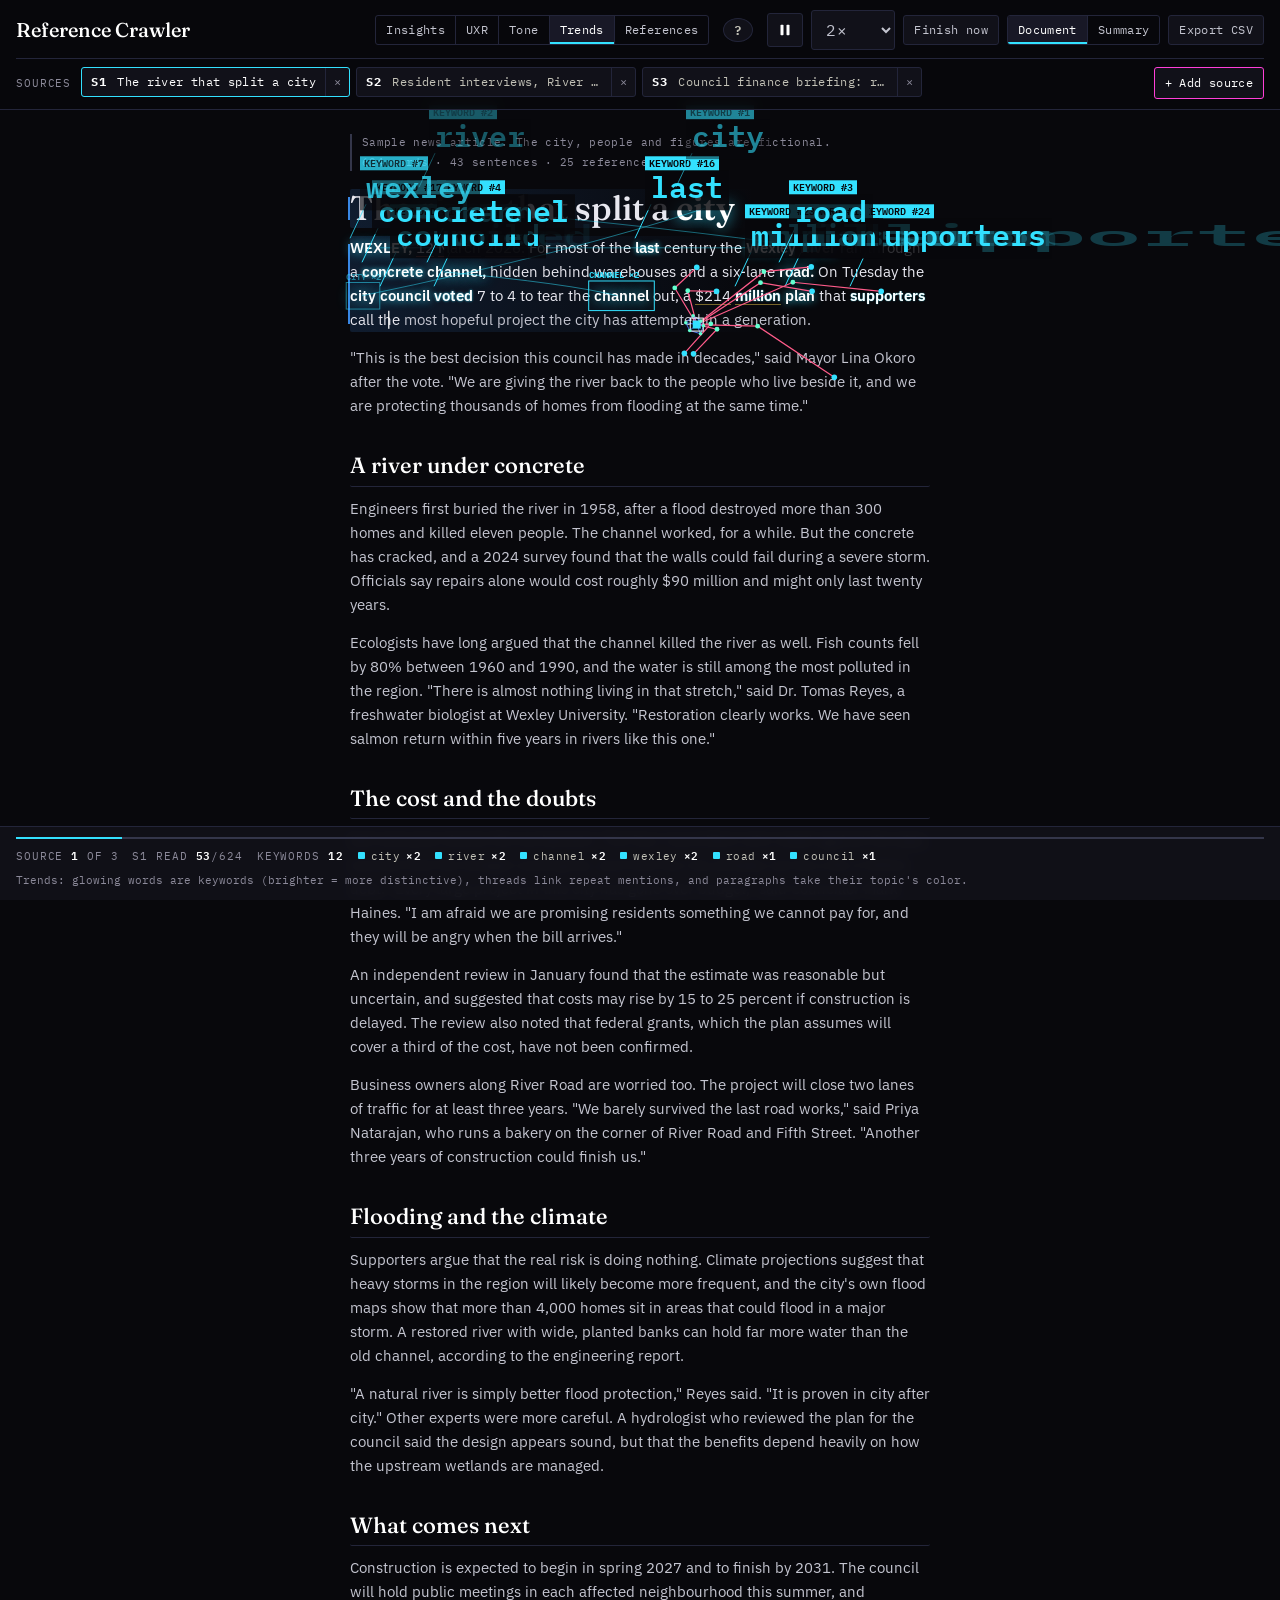
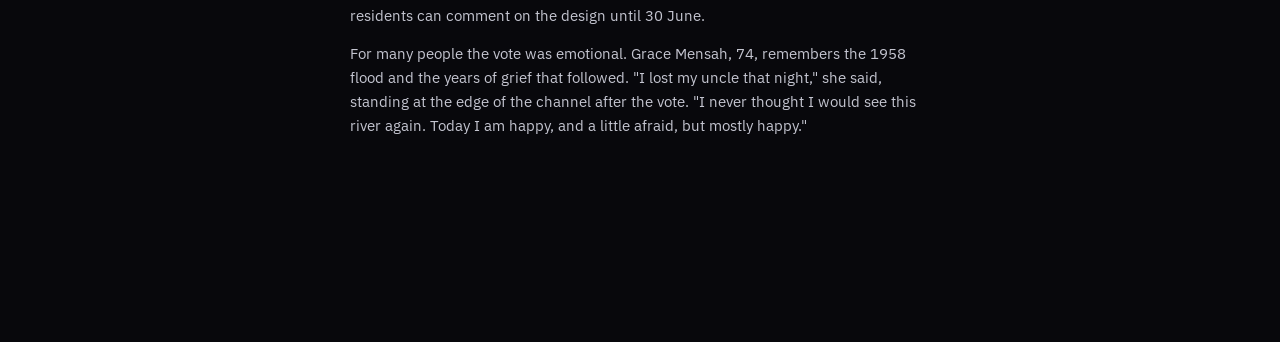
==== commit ee923b10: "Use icons for the play / pause / replay button The button now shows a play, pause or replay (cycle) " ====
--- a/index.html
+++ b/index.html
@@ -25,7 +25,7 @@
     <button type="button" id="helpBtn" class="help-btn" aria-label="What do the lenses do?" title="What do the lenses do?">?</button>
   </div>
   <div class="ctl">
-    <button id="play" type="button">Pause</button>
+    <button id="play" class="icon-btn" type="button" aria-label="Pause" title="Pause"></button>
     <select id="speed" aria-label="Reading speed">
       <option value="0.5">0.5×</option><option value="1">1×</option><option value="2" selected>2×</option>
       <option value="4">4×</option><option value="8">8×</option><option value="16">16×</option>
--- a/styles.css
+++ b/styles.css
@@ -53,7 +53,8 @@
 .seg button + button { border-left: 1px solid var(--line); }
 .seg button[aria-checked="true"], .seg button[aria-selected="true"] { background: var(--panel-2); color: var(--ink-hi); box-shadow: inset 0 -2px 0 var(--accent, var(--magenta)); }
 .seg button[data-lens="trends"] { --accent: var(--cyan); }
-.seg button[data-lens="tone"] { --accent: #ffd84d; }
+.seg button[data-lens="tone"] { --accent: #ff3fd8; }
+.seg button[data-lens="references"] { --accent: #ffd84d; }
 .menu { position: relative; }
 .menu-list {
   position: absolute; right: 0; top: calc(100% + 6px); z-index: 30; min-width: 240px;
@@ -96,7 +97,7 @@
 .quiet.rh { background: transparent; box-shadow: inset 0 -1px 0 color-mix(in srgb, var(--c) 45%, transparent); font-style: inherit; }
 .kw { color: var(--ink-hi) !important; font-weight: 600; text-shadow: 0 0 calc(var(--k, .5) * 14px) rgba(51,225,255,.9); }
 .hedge { opacity: .55; font-style: italic; }
-.boost { color: var(--ink-hi) !important; font-weight: 600; text-decoration: underline 2px #ffd84d; text-underline-offset: 3px; }
+.boost { color: var(--ink-hi) !important; font-weight: 600; text-decoration: underline 2px #ff3fd8; text-underline-offset: 3px; }
 .flash { animation: flash 1.6s ease-out 1; }
 @keyframes flash { 0%, 30% { outline: 2px solid var(--magenta); outline-offset: 3px; } 100% { outline: 2px solid transparent; outline-offset: 3px; } }
 .t-doi { --c: #33e1ff; } .t-isbn { --c: #4f7dff; } .t-pmid { --c: #46f08a; } .t-bibcode { --c: #b07cff; }
@@ -227,7 +228,7 @@
 .src-chip .rm { color: var(--ink-dim); border-left: 1px solid var(--line); padding: 7px 8px; }
 .src-chip .rm:hover { color: var(--danger); }
 .ld { display: inline-block; width: 6px; height: 6px; border-radius: 50%; margin-left: 3px; vertical-align: 1px; }
-.ld.references { background: #ff3fd8; } .ld.trends { background: #33e1ff; } .ld.tone { background: #ffd84d; }
+.ld.references { background: #ffd84d; } .ld.trends { background: #33e1ff; } .ld.tone { background: #ff3fd8; }
 .src-add { font: 12px/1.2 var(--f-mono); white-space: nowrap; }
 label.check { display: flex; gap: 8px; align-items: flex-start; font-size: 12.5px; color: var(--ink-dim); cursor: pointer; }
 label.check input { margin-top: 2px; }
@@ -344,4 +345,43 @@
 .scope-chip.on { border-color: var(--accent, var(--magenta)); color: var(--ink-hi); background: var(--panel-2); }
 .scope-hint { font-size: 12px; color: var(--ink-dim); margin-left: 4px; }
 @media (max-width: 700px) { .scope { position: static; } .scope-chip { max-width: 170px; } .scope-hint { flex-basis: 100%; margin: 2px 0 0; } }
-.panel h3 .lens-dot { display: inline-block; width: 9px; height: 9px; border-radius: 50%; margin-right: 8px; vertical-align: 1px; }
+
+/* skimming while Claude reads: the sentence being read, and sentences tagged as likely to matter */
+.w.skim, .e.skim { background: color-mix(in srgb, var(--accent, #46f08a) 14%, transparent); transition: background .25s; }
+.w.noted, .e.noted { background: color-mix(in srgb, var(--accent, #46f08a) 8%, transparent); }
+.w.skim, .e.skim { background: color-mix(in srgb, var(--accent, #46f08a) 18%, transparent); }
+
+/* ---------- live Claude run in the Summary ---------- */
+.live-top { display: flex; align-items: center; gap: 10px; margin-bottom: 12px; }
+.live-clock { font: 600 15px var(--f-mono); color: var(--ink-hi); font-variant-numeric: tabular-nums; margin-right: auto; }
+.live-stages { list-style: none; margin: 0 0 16px; padding: 0; display: grid; gap: 8px; }
+.stage { display: flex; gap: 10px; align-items: flex-start; font-size: 13.5px; color: var(--ink-dim); }
+.stage b { font-weight: 600; }
+.stage span { font: 12px var(--f-mono); color: var(--ink-dim); }
+.stage .mark { flex: none; width: 14px; height: 14px; margin-top: 2px; border-radius: 50%; border: 2px solid var(--ink-faint); }
+.stage.active { color: var(--ink-hi); }
+.stage.active .mark { border-color: var(--ink-faint); border-top-color: #46f08a; animation: spin .8s linear infinite; }
+.stage.done { color: var(--ink-2); }
+.stage.done .mark { border-color: #46f08a; background: #46f08a; box-shadow: inset 0 0 0 2px var(--panel); }
+.stage > div { flex: 1; min-width: 0; }
+.live-bar { height: 4px; background: var(--panel-2); border-radius: 2px; margin-top: 6px; overflow: hidden; max-width: 420px; }
+.live-bar i { display: block; height: 100%; background: #46f08a; transition: width .4s; }
+.live-preview { display: grid; gap: 14px; border-top: 1px solid var(--line); padding-top: 14px; }
+.lp h4 { margin: 0 0 6px; font: 600 13px var(--f-body); color: var(--ink-hi); }
+.lp h4 span { font: 11px var(--f-mono); color: var(--ink-dim); margin-left: 6px; }
+.lp p { margin: 0; font-size: 14px; line-height: 1.55; color: var(--ink-hi); max-width: 80ch; }
+.lp ul { margin: 0; padding-left: 18px; display: grid; gap: 5px; font-size: 13px; line-height: 1.45; color: var(--ink-2); }
+.lp li b { color: var(--ink-hi); font-weight: 600; }
+.lp q { color: var(--ink-dim); font-style: italic; }
+.lp .chip { font-style: normal; font-size: 11px; padding: 0 5px; margin-left: 4px; }
+.lp.writing > p::after, .lp.writing li:last-child::after { content: "▍"; color: #46f08a; animation: blink 1s steps(2) infinite; margin-left: 2px; }
+.lp.pending h4 { color: var(--ink-dim); }
+.shimmer { height: 10px; border-radius: 3px; margin: 6px 0; max-width: 520px; background: linear-gradient(90deg, var(--panel-2) 0%, #262638 50%, var(--panel-2) 100%); background-size: 200% 100%; animation: shimmer 1.4s linear infinite; }
+.shimmer.short { max-width: 300px; }
+@keyframes shimmer { from { background-position: 200% 0; } to { background-position: -200% 0; } }
+@keyframes blink { 50% { opacity: 0; } }
+@media (prefers-reduced-motion: reduce) { .shimmer, .stage.active .mark, .lp.writing > p::after, .lp.writing li:last-child::after { animation: none; } }
+
+/* play / pause / replay as icons */
+.icon-btn { display: inline-flex; align-items: center; justify-content: center; min-width: 36px; padding-left: 0; padding-right: 0; color: var(--ink-hi); }
+.icon-btn svg { display: block; }
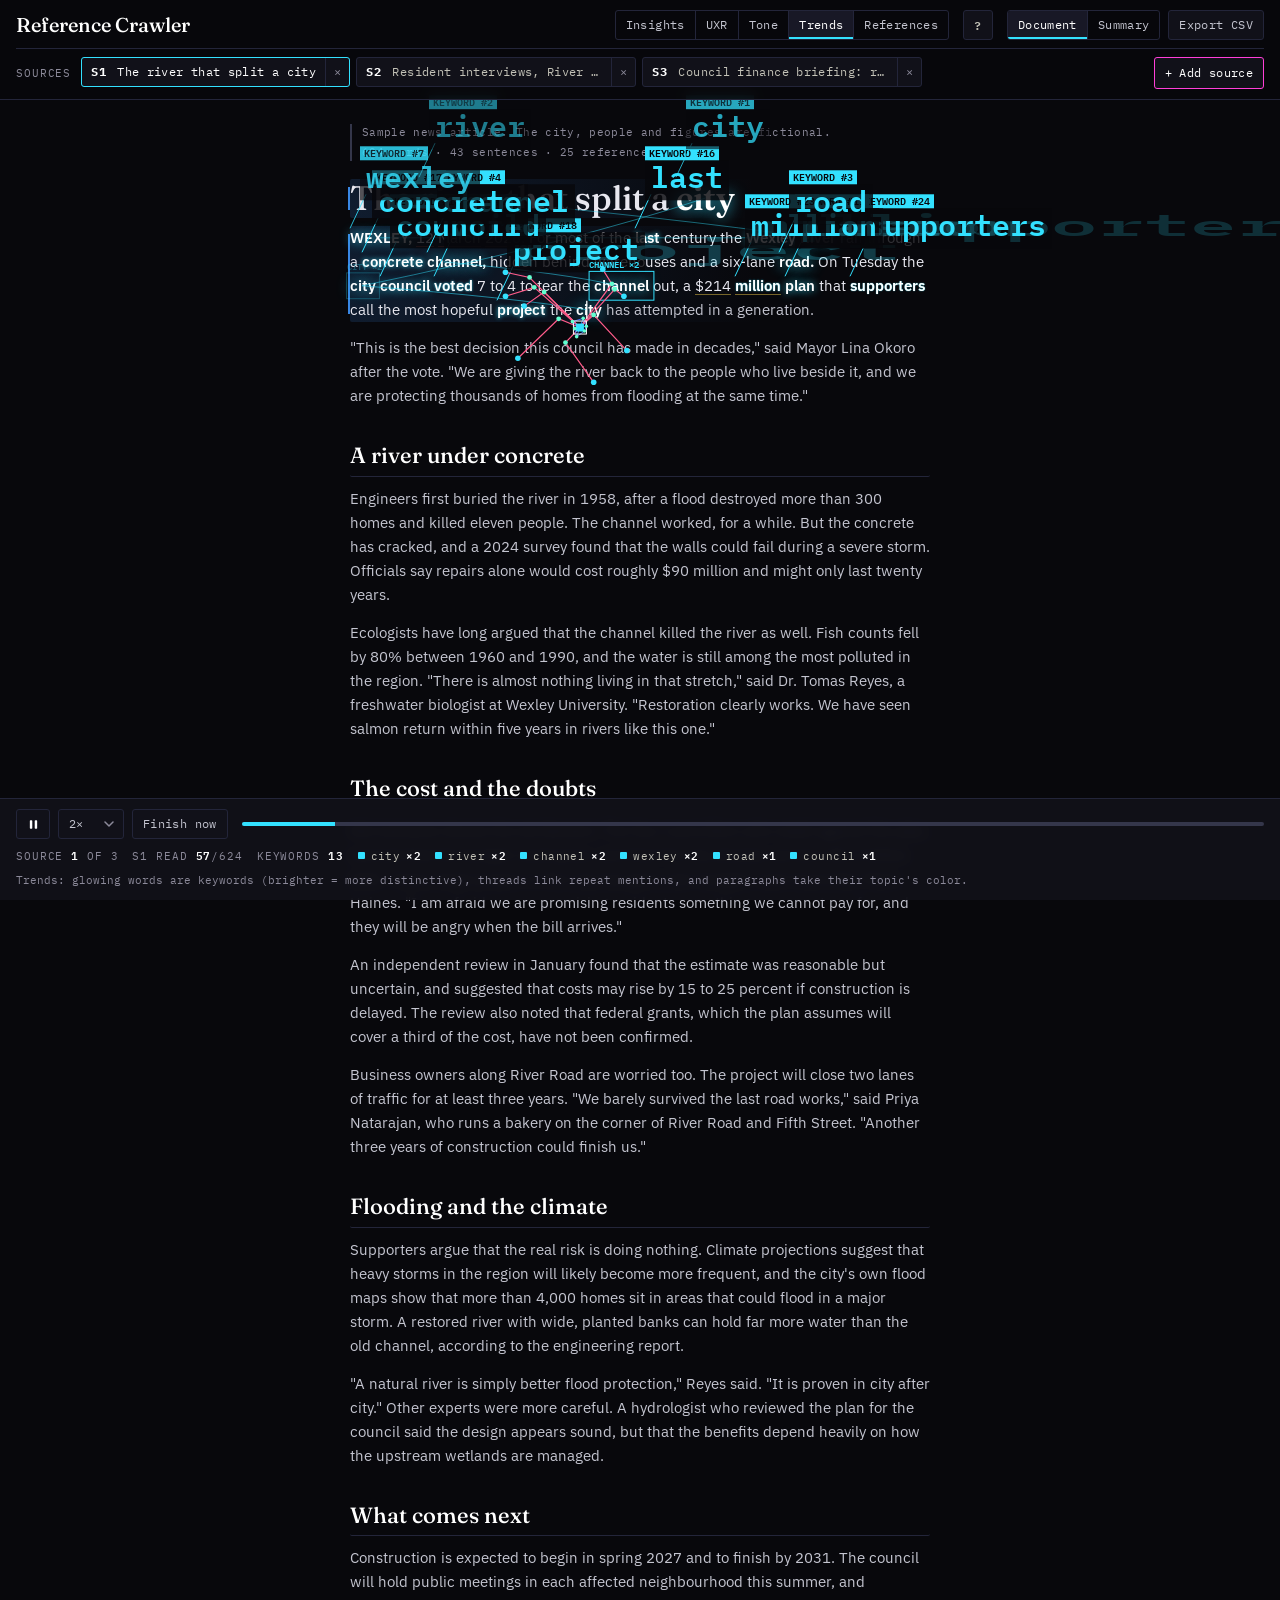
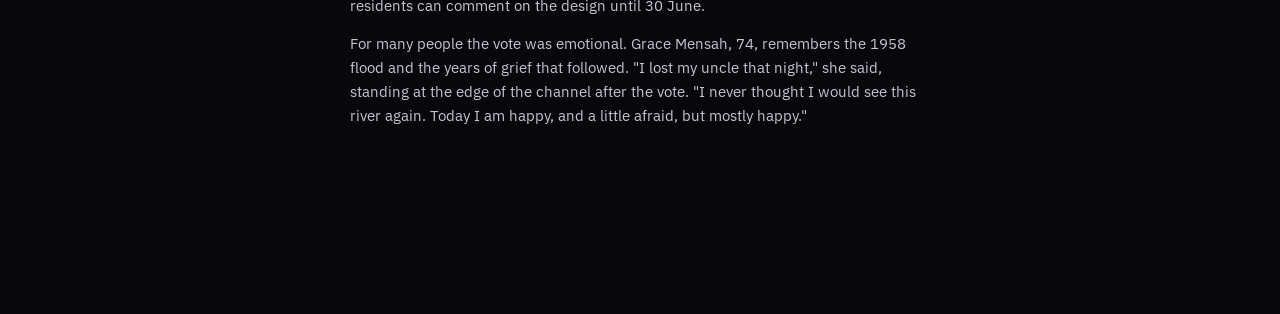
==== commit 4051f689: "Move playback into a bottom dock; run any lens from the Summary - Header: brand, lens picker and ? (" ====
--- a/index.html
+++ b/index.html
@@ -14,7 +14,7 @@
 
 <header class="bar">
   <div class="brand">Reference Crawler</div>
-  <div class="ctl">
+  <div class="ctl lens-ctl">
     <div class="seg" role="radiogroup" aria-label="Lens">
       <button type="button" role="radio" data-lens="insights" aria-checked="false" title="Claude: the gist, claims and how well they're backed, who says what">Insights</button>
       <button type="button" role="radio" data-lens="uxr" aria-checked="false" title="Claude: UX research synthesis: themes, pain points, personas, jobs to be done">UXR</button>
@@ -25,12 +25,6 @@
     <button type="button" id="helpBtn" class="help-btn" aria-label="What do the lenses do?" title="What do the lenses do?">?</button>
   </div>
   <div class="ctl">
-    <button id="play" class="icon-btn" type="button" aria-label="Pause" title="Pause"></button>
-    <select id="speed" aria-label="Reading speed">
-      <option value="0.5">0.5×</option><option value="1">1×</option><option value="2" selected>2×</option>
-      <option value="4">4×</option><option value="8">8×</option><option value="16">16×</option>
-    </select>
-    <button id="skip" type="button" title="Apply this lens to the whole document now">Finish now</button>
     <div class="seg" role="tablist" aria-label="View">
       <button type="button" role="tab" data-view="doc" aria-selected="true">Document</button>
       <button type="button" role="tab" data-view="summary" aria-selected="false">Summary</button>
@@ -69,7 +63,15 @@
 <section id="summaryView" class="summary" hidden></section>
 
 <footer class="hud" id="hud">
-  <div class="prog"><i id="progBar"></i></div>
+  <div class="player">
+    <button id="play" class="icon-btn" type="button" aria-label="Pause" title="Pause"></button>
+    <select id="speed" aria-label="Reading speed">
+      <option value="0.5">0.5×</option><option value="1">1×</option><option value="2" selected>2×</option>
+      <option value="4">4×</option><option value="8">8×</option><option value="16">16×</option>
+    </select>
+    <button id="skip" type="button" title="Apply this lens to the whole document now">Finish now</button>
+    <div class="prog" role="progressbar" aria-label="Crawl progress"><i id="progBar"></i></div>
+  </div>
   <div class="row" id="hudStats"></div>
   <div class="row"><span class="last" id="hudLine">Loading…</span></div>
 </footer>
--- a/styles.css
+++ b/styles.css
@@ -66,7 +66,7 @@
 .menu-list button span { font: 11px/1.3 var(--f-body); color: var(--ink-dim); letter-spacing: 0; }
 
 /* ---------- document ---------- */
-main { max-width: 68ch; margin: 0 auto; padding: calc(var(--head-h, 150px) + 24px) 16px 190px; }
+main { max-width: 68ch; margin: 0 auto; padding: calc(var(--head-h, 150px) + 24px) 16px calc(var(--hud-h, 120px) + 70px); }
 .docmeta { font: 11px/1.6 var(--f-mono); color: var(--ink-dim); letter-spacing: .03em; border-left: 2px solid var(--ink-faint); padding-left: 10px; display: grid; gap: 2px; overflow-wrap: anywhere; }
 .docmeta a { color: var(--link); }
 .docmeta .warn { color: var(--amber); }
@@ -114,7 +114,9 @@
   backdrop-filter: blur(6px); border-top: 1px solid var(--line);
   font: 11px/1.4 var(--f-mono); display: grid; gap: 8px;
 }
-.prog { height: 2px; background: var(--ink-faint); position: relative; overflow: hidden; }
+.player { display: flex; align-items: center; gap: 8px; }
+.player .prog { flex: 1 1 auto; min-width: 60px; margin-left: 6px; }
+.prog { height: 4px; border-radius: 2px; background: var(--ink-faint); position: relative; overflow: hidden; }
 .prog i { position: absolute; inset: 0 auto 0 0; width: 0; background: var(--accent, var(--magenta)); }
 .row { display: flex; flex-wrap: wrap; gap: 6px 14px; align-items: center; min-width: 0; }
 .stat { color: var(--ink-dim); text-transform: uppercase; letter-spacing: .08em; font-variant-numeric: tabular-nums; }
@@ -202,11 +204,13 @@
 .busy > div { display: flex; gap: 10px; align-items: center; background: var(--panel); border: 1px solid var(--line); border-radius: 4px; padding: 14px 18px; font: 13px var(--f-mono); color: var(--ink-hi); }
 .spin { width: 14px; height: 14px; border: 2px solid var(--ink-faint); border-top-color: var(--cyan); border-radius: 50%; animation: spin .8s linear infinite; }
 @keyframes spin { to { transform: rotate(360deg); } }
-.toast { position: fixed; left: 50%; bottom: 120px; transform: translateX(-50%); z-index: 34; background: var(--panel-2); border: 1px solid var(--line); border-radius: 4px; padding: 9px 14px; font: 12px var(--f-mono); color: var(--ink-hi); max-width: calc(100% - 32px); }
-
+.toast { position: fixed; left: 50%; bottom: calc(var(--hud-h, 100px) + 16px); transform: translateX(-50%); z-index: 34; background: var(--panel-2); border: 1px solid var(--line); border-radius: 4px; padding: 9px 14px; font: 12px var(--f-mono); color: var(--ink-hi); max-width: calc(100% - 32px); }
+
+/* The player and lens picker belong to the Document view; the Summary has its own run buttons. */
+body.summary-mode .hud, body.summary-mode .lens-ctl { display: none; }
+body.summary-mode .summary { padding-bottom: 60px; }
+body.summary-mode .toast { bottom: 24px; }
 @media (max-width: 700px) {
-  body.summary-mode .hud { display: none; }
-  body.summary-mode .summary { padding-bottom: 60px; }
   .brand { font-size: 18px; }
 }
 @media (prefers-reduced-motion: reduce) {
@@ -237,7 +241,7 @@
 
 /* ---------- theme wall ---------- */
 .wall {
-  position: fixed; z-index: 15; right: 16px; top: calc(var(--head-h, 120px) + 12px); bottom: 96px; width: 270px;
+  position: fixed; z-index: 15; right: 16px; top: calc(var(--head-h, 120px) + 12px); bottom: calc(var(--hud-h, 96px) + 12px); width: 270px;
   overflow-y: auto; display: grid; align-content: start; gap: 8px; padding: 2px;
 }
 .wall-head { display: flex; justify-content: space-between; align-items: center; gap: 6px; font: 11px/1.3 var(--f-mono); color: var(--ink-2); text-transform: uppercase; letter-spacing: .06em; }
@@ -288,7 +292,8 @@
 .proj-list button:hover { color: var(--danger); }
 
 /* iOS zooms into any text field under 16px when it gets focus. Keep fields at 16px. */
-input[type="text"], input[type="url"], textarea, select { font-size: 16px; }
+input[type="text"], input[type="url"], textarea { font-size: 16px; }
+@media (max-width: 700px) and (pointer: coarse) { select { font-size: 16px; } }
 .source-bar .src-add { flex: none; }
 @media (max-width: 700px) {
   .src-chip { max-width: 190px; }
@@ -315,7 +320,7 @@
 .apoint p { margin: 0 0 8px; font-size: 13.5px; color: var(--ink-hi); }
 
 /* ---------- lens guide ---------- */
-.help-btn { width: 30px; padding: 0; border-radius: 50%; font: 600 13px var(--f-mono); color: var(--ink-2); margin-left: 6px; }
+.help-btn { width: 30px; height: 30px; padding: 0; font: 600 12px/1 var(--f-mono); color: var(--ink-2); margin-left: 6px; }
 .help-btn:hover { color: var(--ink-hi); }
 .sheet .card.wide-card { width: min(980px, 100%); }
 .lens-compare { display: grid; grid-template-columns: repeat(2, minmax(0, 1fr)); gap: 10px; }
@@ -383,5 +388,21 @@
 @media (prefers-reduced-motion: reduce) { .shimmer, .stage.active .mark, .lp.writing > p::after, .lp.writing li:last-child::after { animation: none; } }
 
 /* play / pause / replay as icons */
-.icon-btn { display: inline-flex; align-items: center; justify-content: center; min-width: 36px; padding-left: 0; padding-right: 0; color: var(--ink-hi); }
-.icon-btn svg { display: block; }
+.icon-btn { display: inline-flex; align-items: center; justify-content: center; width: 34px; height: 30px; padding: 0; color: var(--ink-hi); }
+.icon-btn svg { display: block; width: 13px; height: 13px; }
+
+/* speed menu: same height and type as the buttons, with its own caret */
+#speed {
+  -webkit-appearance: none; appearance: none; height: 30px; padding: 0 24px 0 10px;
+  background: var(--panel) url("data:image/svg+xml,%3Csvg xmlns='http://www.w3.org/2000/svg' width='10' height='6' viewBox='0 0 10 6'%3E%3Cpath d='M1 1l4 4 4-4' fill='none' stroke='%238c8a9a' stroke-width='1.5' stroke-linecap='round' stroke-linejoin='round'/%3E%3C/svg%3E") no-repeat right 9px center;
+}
+
+/* summary: a lens that hasn't run yet */
+.run-strip { display: flex; align-items: center; justify-content: space-between; gap: 12px 20px; flex-wrap: wrap; padding: 12px 16px; }
+.run-strip p { margin: 0; font-size: 13.5px; color: var(--ink-2); flex: 1 1 320px; }
+.run-strip button { flex: none; }
+@media (max-width: 700px) {
+  .lens-ctl { flex-wrap: nowrap; gap: 6px; }
+  .lens-ctl .seg button { padding-left: 7px; padding-right: 7px; }
+  .lens-ctl .help-btn { margin-left: 0; flex: none; }
+}
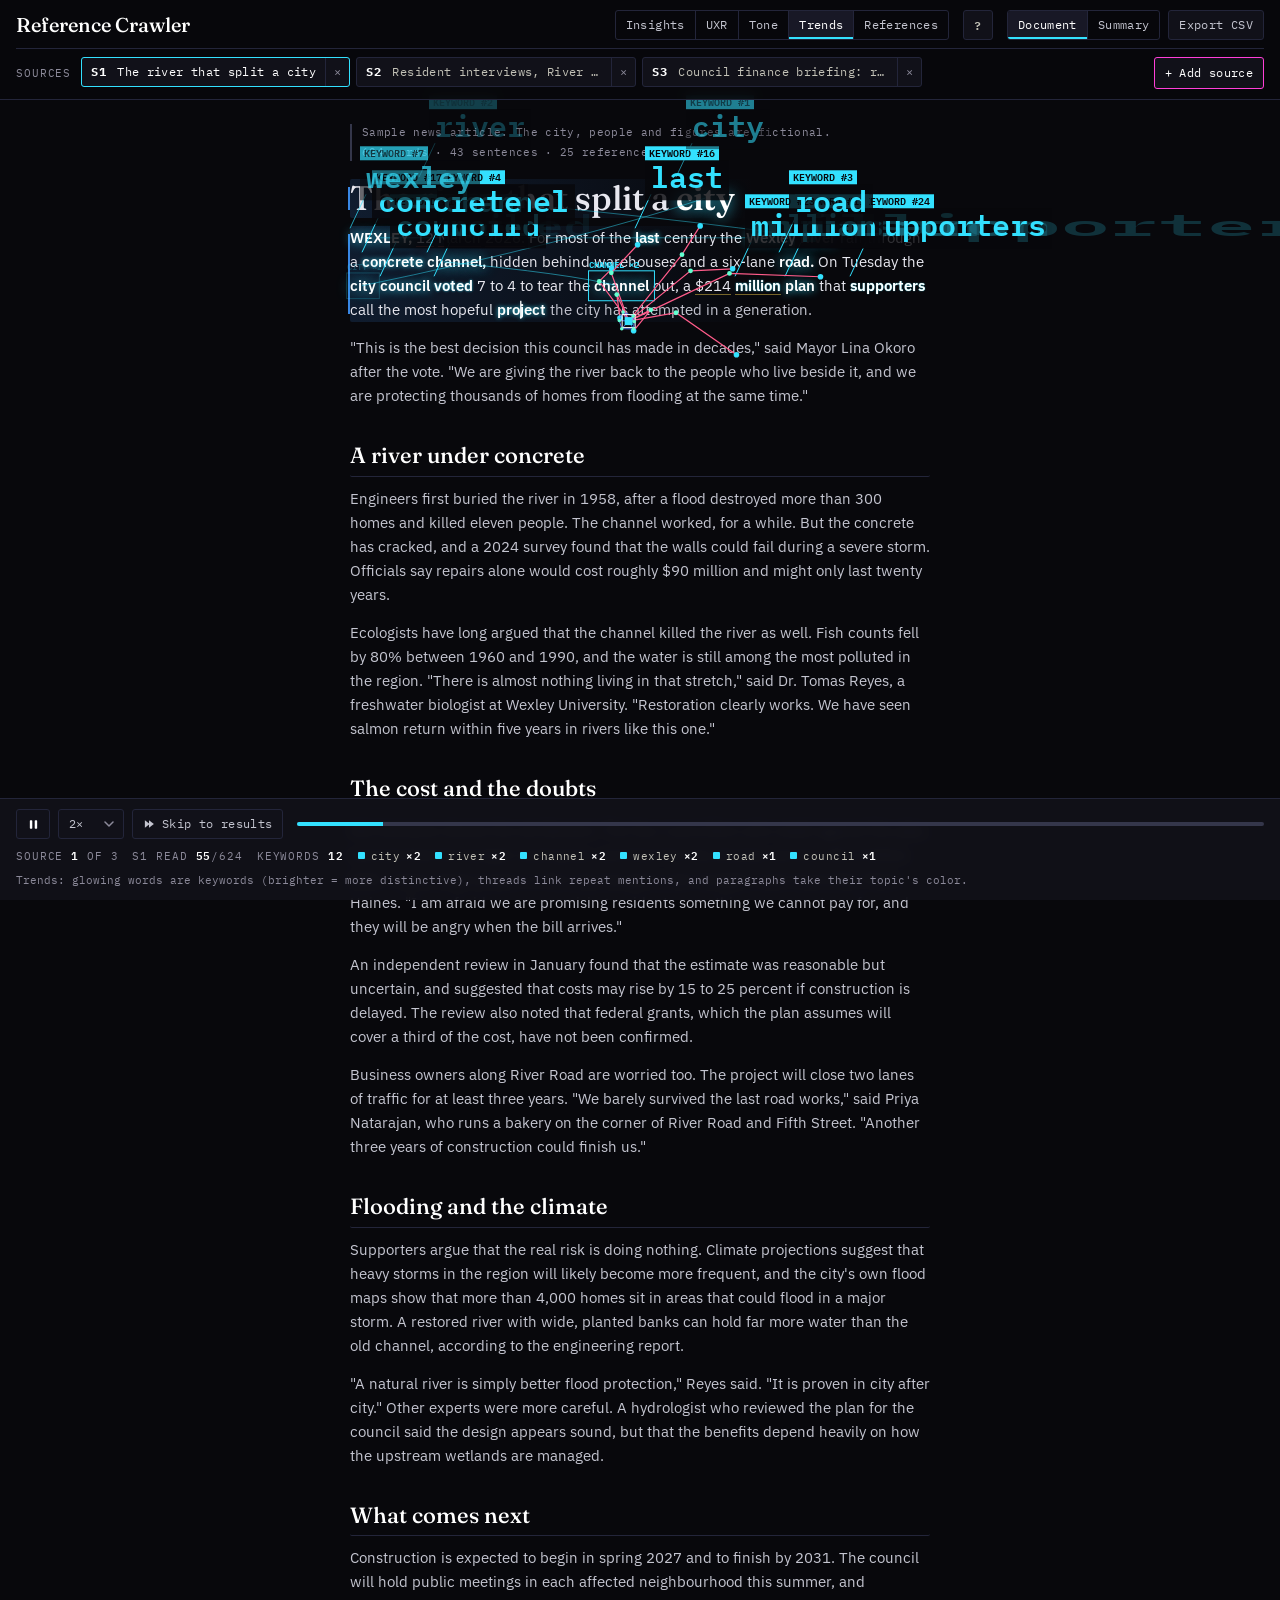
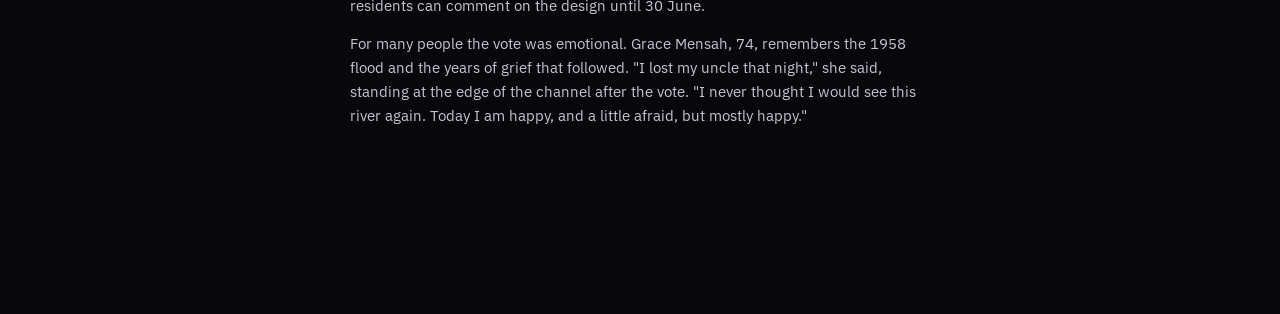
==== commit 4ce7729d: "Rename "Finish now" to "Skip to results" with a skip-forward icon The button skips the rest of the c" ====
--- a/index.html
+++ b/index.html
@@ -69,7 +69,7 @@
       <option value="0.5">0.5×</option><option value="1">1×</option><option value="2" selected>2×</option>
       <option value="4">4×</option><option value="8">8×</option><option value="16">16×</option>
     </select>
-    <button id="skip" type="button" title="Apply this lens to the whole document now">Finish now</button>
+    <button id="skip" class="skip-btn" type="button" title="Skip the rest of the crawl and see the results">Skip to results</button>
     <div class="prog" role="progressbar" aria-label="Crawl progress"><i id="progBar"></i></div>
   </div>
   <div class="row" id="hudStats"></div>
--- a/styles.css
+++ b/styles.css
@@ -406,3 +406,5 @@
   .lens-ctl .seg button { padding-left: 7px; padding-right: 7px; }
   .lens-ctl .help-btn { margin-left: 0; flex: none; }
 }
+.skip-btn { display: inline-flex; align-items: center; gap: 7px; height: 30px; }
+.skip-btn svg { width: 12px; height: 12px; display: block; }
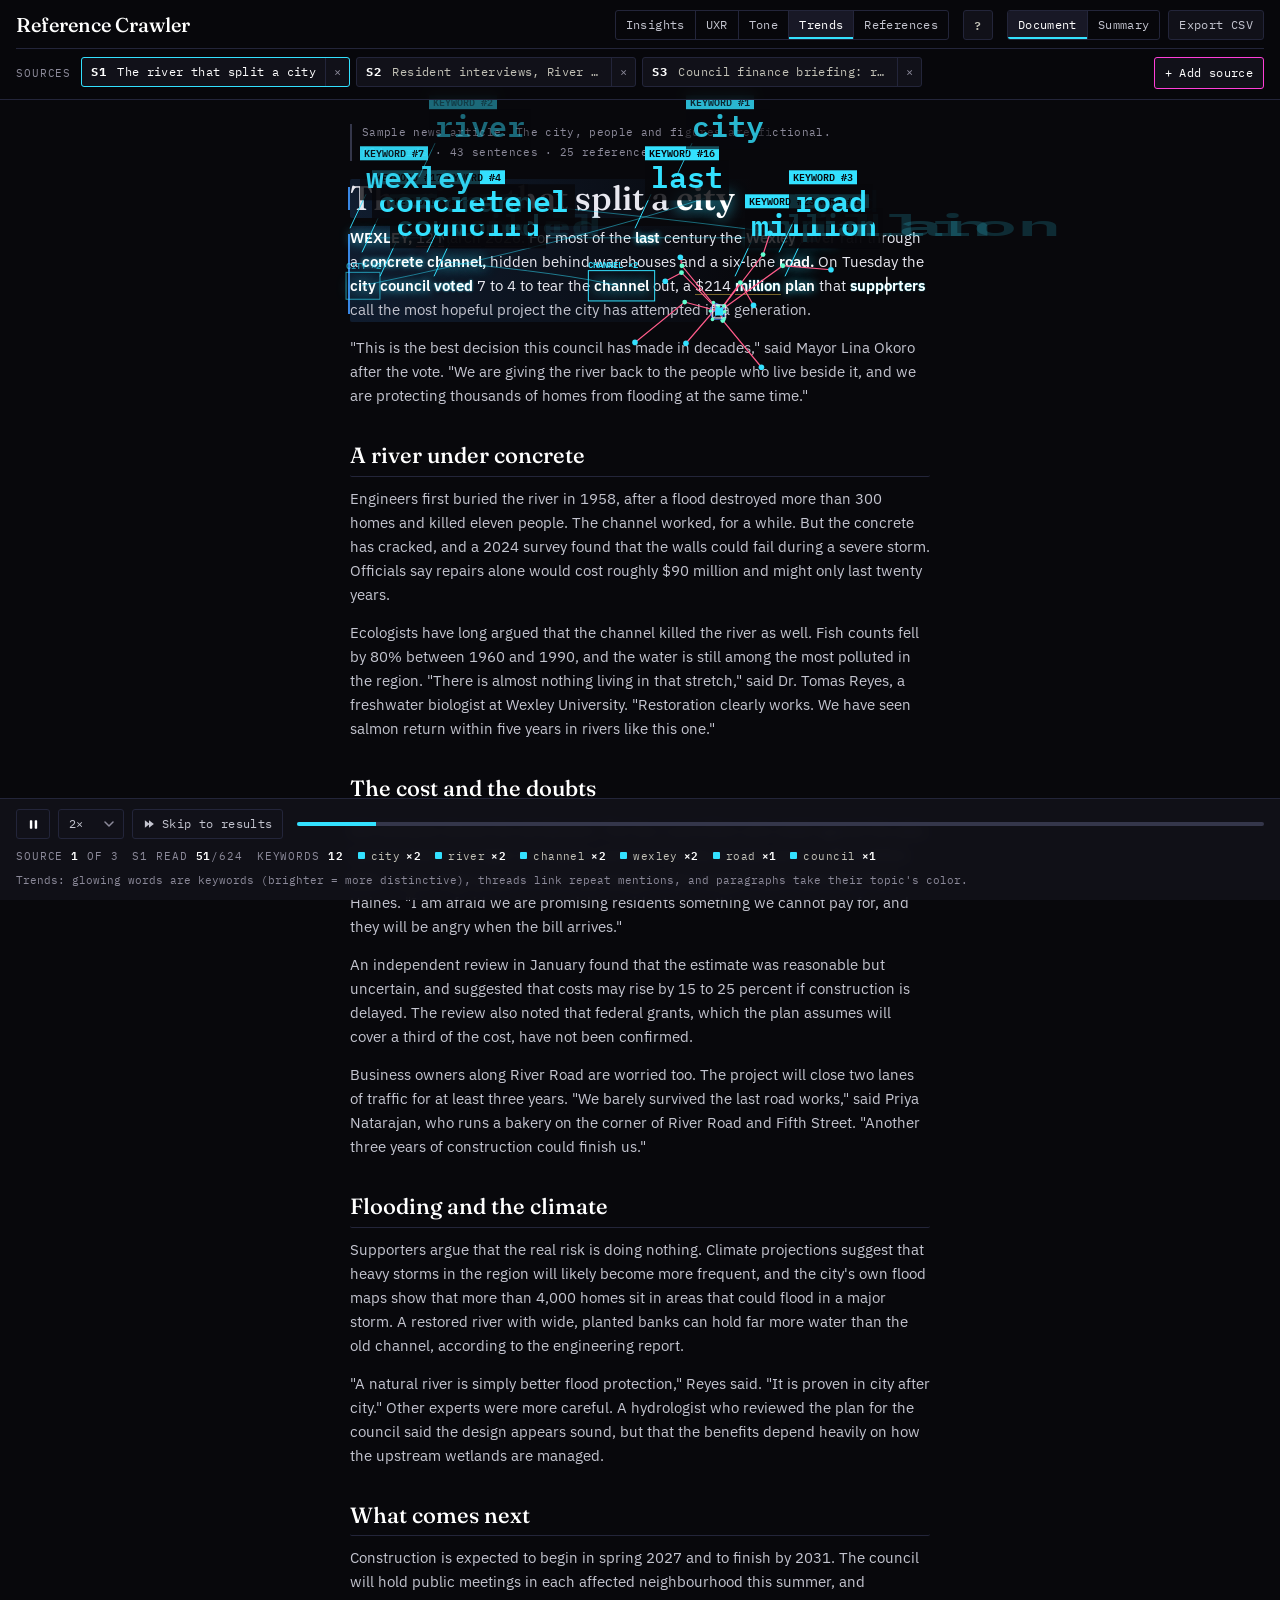
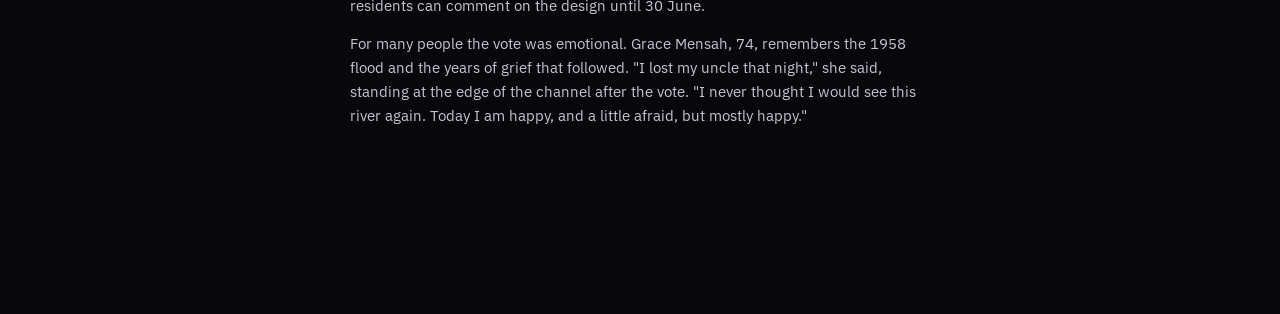
==== commit e92c2c19: "Start the redesign branch: separate saved project, preview title The preview at /next/ shares browse" ====
--- a/index.html
+++ b/index.html
@@ -3,7 +3,7 @@
 <head>
 <meta charset="utf-8">
 <meta name="viewport" content="width=device-width, initial-scale=1, viewport-fit=cover">
-<title>Reference Crawler</title>
+<title>Reference Crawler (preview)</title>
 <meta name="description" content="Watch a crawler read any document or web page: references, trends, tone, plain-language insights and UX research synthesis, with summary charts and CSV export.">
 <link rel="preconnect" href="https://fonts.googleapis.com">
 <link rel="preconnect" href="https://fonts.gstatic.com" crossorigin>
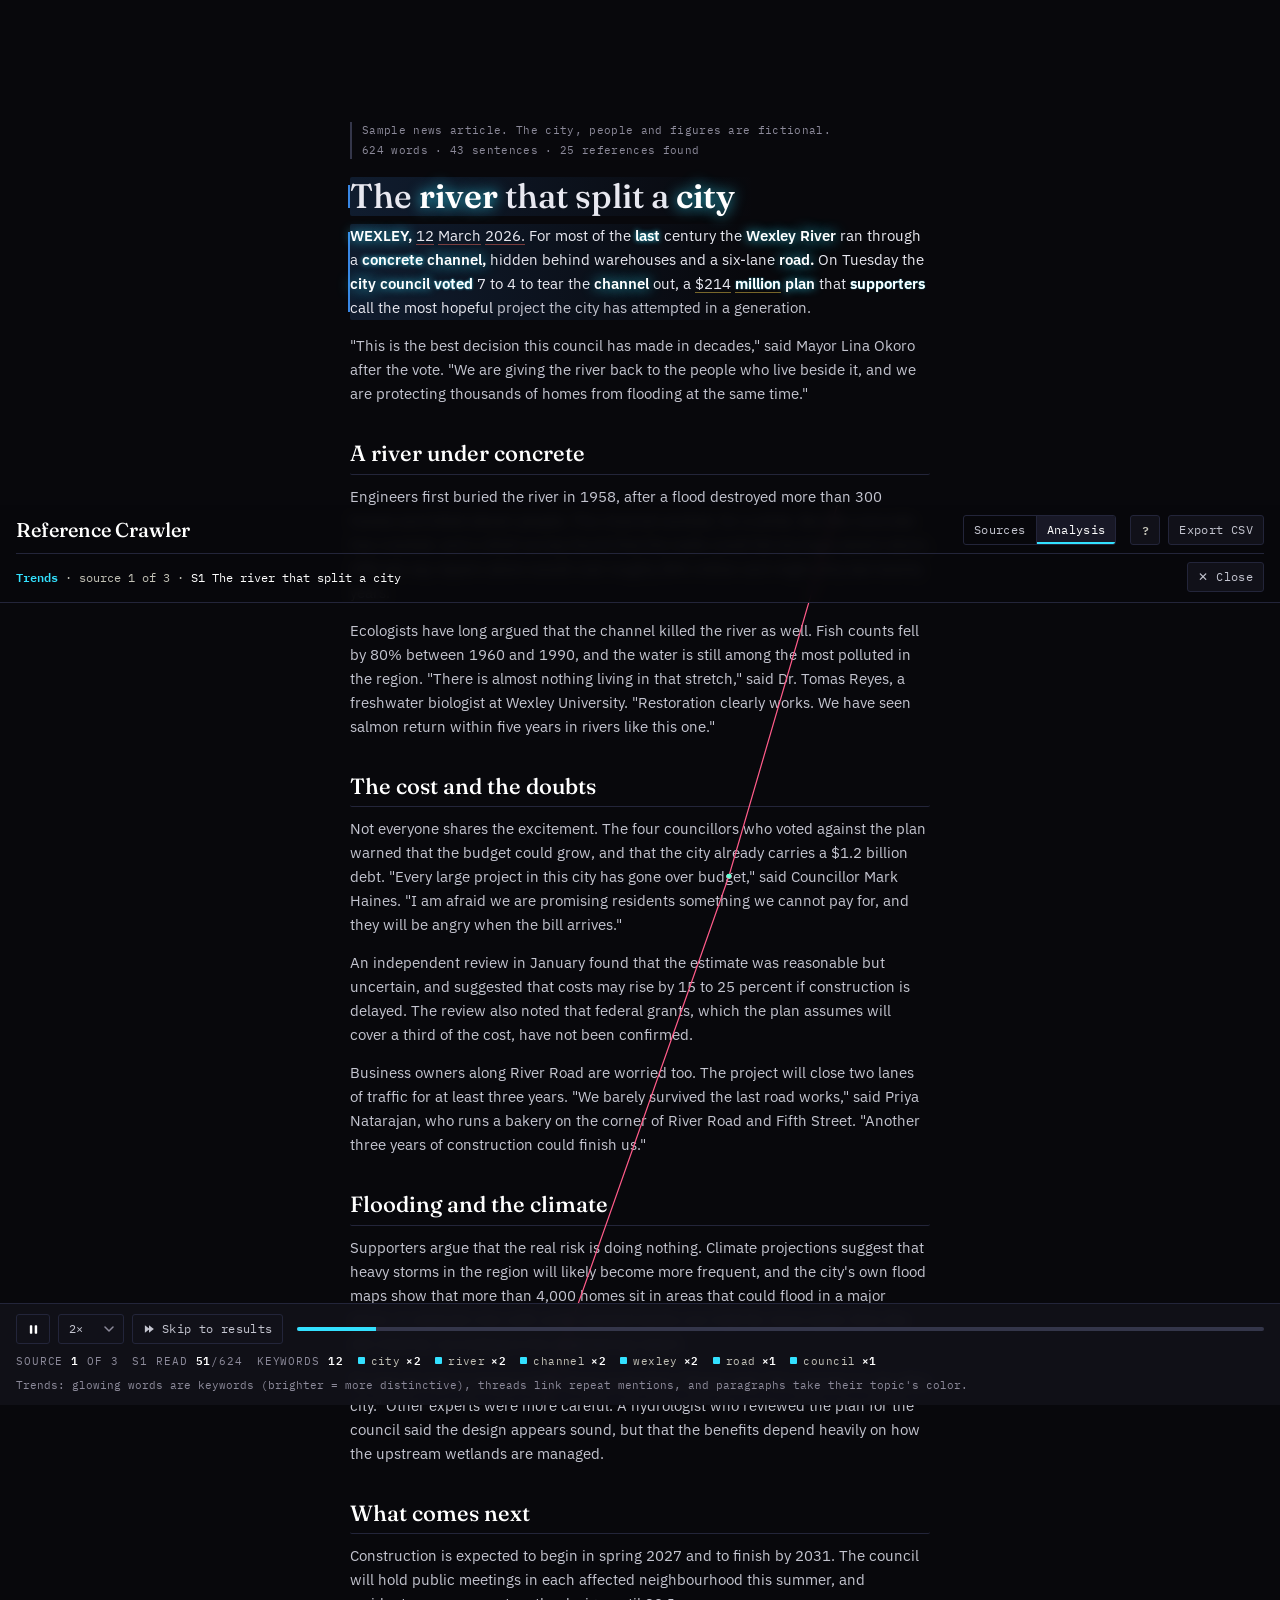
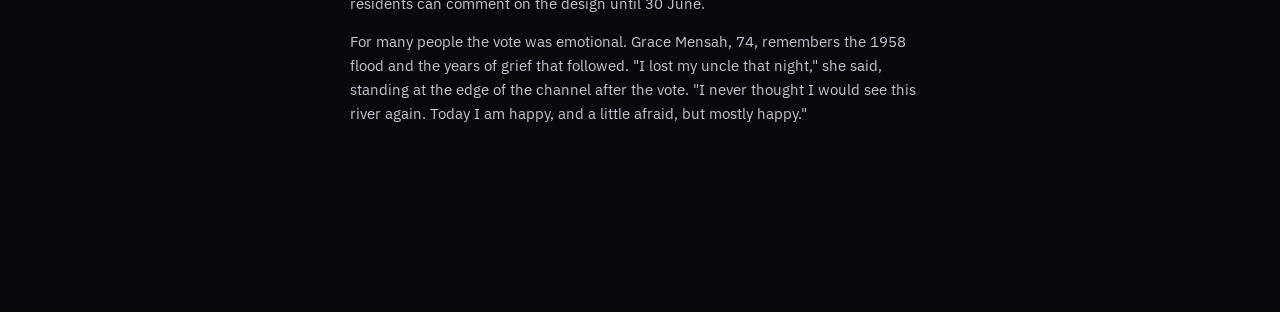
==== commit e5ef107c: "Redesign: Sources and Analysis pages, crawl as a full-screen mode - Header: Sources | Analysis, ?, E" ====
--- a/index.html
+++ b/index.html
@@ -14,21 +14,12 @@
 
 <header class="bar">
   <div class="brand">Reference Crawler</div>
-  <div class="ctl lens-ctl">
-    <div class="seg" role="radiogroup" aria-label="Lens">
-      <button type="button" role="radio" data-lens="insights" aria-checked="false" title="Claude: the gist, claims and how well they're backed, who says what">Insights</button>
-      <button type="button" role="radio" data-lens="uxr" aria-checked="false" title="Claude: UX research synthesis: themes, pain points, personas, jobs to be done">UXR</button>
-      <button type="button" role="radio" data-lens="tone" aria-checked="false">Tone</button>
-      <button type="button" role="radio" data-lens="trends" aria-checked="true">Trends</button>
-      <button type="button" role="radio" data-lens="references" aria-checked="false">References</button>
+  <div class="ctl">
+    <div class="seg" role="tablist" aria-label="Page">
+      <button type="button" role="tab" data-view="sources" aria-selected="false">Sources</button>
+      <button type="button" role="tab" data-view="analysis" aria-selected="true">Analysis</button>
     </div>
     <button type="button" id="helpBtn" class="help-btn" aria-label="What do the lenses do?" title="What do the lenses do?">?</button>
-  </div>
-  <div class="ctl">
-    <div class="seg" role="tablist" aria-label="View">
-      <button type="button" role="tab" data-view="doc" aria-selected="true">Document</button>
-      <button type="button" role="tab" data-view="summary" aria-selected="false">Summary</button>
-    </div>
     <div class="menu">
       <button id="exportBtn" type="button" aria-haspopup="true" aria-expanded="false">Export CSV</button>
       <div class="menu-list" id="exportMenu" hidden>
@@ -41,16 +32,25 @@
       </div>
     </div>
   </div>
-  <nav class="source-bar" aria-label="Sources in this project">
-    <span class="src-label">Sources</span>
-    <div class="src-scroll" id="sourceBar"></div>
-    <button type="button" id="addSource" class="src-add primary">+ Add source</button>
-  </nav>
+  <div class="crawl-bar" id="crawlBar" hidden>
+    <span class="crawl-title" id="crawlTitle"></span>
+    <button type="button" id="closeCrawl" title="Stop the crawl and go back to Analysis">✕ Close</button>
+  </div>
 </header>
+
+<aside class="library" id="library" hidden aria-label="Your sources">
+  <div class="lib-head">
+    <h2>Sources</h2>
+    <button type="button" id="addSource" class="primary">+ Add source</button>
+  </div>
+  <ol class="lib-list" id="libList"></ol>
+  <p class="hint">Click a source to read it. Run lenses on the Analysis page.</p>
+</aside>
 
 <canvas id="fx" aria-hidden="true"></canvas>
 
 <main id="docView">
+  <div class="back-row" id="backRow" hidden><button type="button" id="backToAnalysis">← Back to Analysis</button></div>
   <div class="docmeta" id="docMeta"></div>
   <article id="doc"></article>
 </main>
@@ -147,10 +147,10 @@
       <h3 id="helpTitle">What do the lenses do?</h3>
       <button type="button" id="closeHelp" class="ghost">Close</button>
     </div>
-    <p class="hint">Each lens reads your sources with a different question in mind and adds its own section to the Summary. Run as many as you like; nothing is lost when you switch.</p>
+    <p class="hint">Each lens reads your sources with a different question in mind and adds its own section to the Analysis page. Run as many as you like; nothing is lost when you switch.</p>
     <div class="lens-compare" id="lensCompare"></div>
     <div class="lens-guide" id="lensGuide"></div>
-    <p class="hint">Every quote from Claude is checked against your text, and any that don't appear word for word are removed. Click a quote in the Summary to jump to it in the document.</p>
+    <p class="hint">Every quote from Claude is checked against your text, and any that don't appear word for word are removed. Click a quote on the Analysis page to jump to it in the document.</p>
   </div>
 </div>
 
--- a/styles.css
+++ b/styles.css
@@ -207,9 +207,10 @@
 .toast { position: fixed; left: 50%; bottom: calc(var(--hud-h, 100px) + 16px); transform: translateX(-50%); z-index: 34; background: var(--panel-2); border: 1px solid var(--line); border-radius: 4px; padding: 9px 14px; font: 12px var(--f-mono); color: var(--ink-hi); max-width: calc(100% - 32px); }
 
 /* The player and lens picker belong to the Document view; the Summary has its own run buttons. */
-body.summary-mode .hud, body.summary-mode .lens-ctl { display: none; }
-body.summary-mode .summary { padding-bottom: 60px; }
-body.summary-mode .toast { bottom: 24px; }
+/* The player dock belongs to the crawl; Sources and Analysis don't need it. */
+body:not(.mode-crawl) .hud { display: none; }
+body.mode-analysis .summary { padding-bottom: 60px; }
+body:not(.mode-crawl) .toast { bottom: 24px; }
 @media (max-width: 700px) {
   .brand { font-size: 18px; }
 }
@@ -343,13 +344,14 @@
 @media (max-width: 700px) { .lens-compare { grid-template-columns: 1fr; } }
 
 /* ---------- summary scope picker ---------- */
-.scope { display: flex; flex-wrap: wrap; gap: 6px; align-items: center; margin: 18px 0 0; padding: 10px 12px; background: var(--panel); border: 1px solid var(--line); border-radius: 4px; position: sticky; top: calc(var(--head-h, 0px) + 6px); z-index: 5; }
+.sum-nav { position: sticky; top: calc(var(--head-h, 0px) + 6px); z-index: 5; margin: 18px 0 0; padding: 10px 12px; background: var(--panel); border: 1px solid var(--line); border-radius: 4px; display: grid; gap: 8px; }
+.scope { display: flex; flex-wrap: wrap; gap: 6px; align-items: center; }
 .scope-label { font: 11px var(--f-mono); color: var(--ink-dim); text-transform: uppercase; letter-spacing: .08em; margin-right: 4px; }
 .scope-chip { font: 12px/1.2 var(--f-mono); padding: 6px 9px; color: var(--ink-2); max-width: 260px; white-space: nowrap; overflow: hidden; text-overflow: ellipsis; }
 .scope-chip b { color: var(--ink-hi); margin-right: 4px; }
 .scope-chip.on { border-color: var(--accent, var(--magenta)); color: var(--ink-hi); background: var(--panel-2); }
 .scope-hint { font-size: 12px; color: var(--ink-dim); margin-left: 4px; }
-@media (max-width: 700px) { .scope { position: static; } .scope-chip { max-width: 170px; } .scope-hint { flex-basis: 100%; margin: 2px 0 0; } }
+@media (max-width: 700px) { .sum-nav { position: static; } .scope-chip { max-width: 170px; } .scope-hint { flex-basis: 100%; margin: 2px 0 0; } }
 
 /* skimming while Claude reads: the sentence being read, and sentences tagged as likely to matter */
 .w.skim, .e.skim { background: color-mix(in srgb, var(--accent, #46f08a) 14%, transparent); transition: background .25s; }
@@ -408,3 +410,42 @@
 }
 .skip-btn { display: inline-flex; align-items: center; gap: 7px; height: 30px; }
 .skip-btn svg { width: 12px; height: 12px; display: block; }
+
+/* ---------- redesign: pages ---------- */
+/* Analysis: jump row and section actions */
+.jump-row { display: flex; flex-wrap: wrap; gap: 4px 14px; align-items: center; font: 12px var(--f-mono); }
+.jump { color: var(--ink-2); text-decoration: none; padding: 3px 0; border-bottom: 1px solid transparent; display: inline-flex; gap: 5px; align-items: center; }
+.jump:hover { color: var(--ink-hi); border-bottom-color: var(--ink-dim); }
+.jump.done span { color: #46f08a; }
+.jump .spin { width: 10px; height: 10px; border-width: 2px; }
+.sec-title { display: flex; align-items: baseline; justify-content: space-between; gap: 12px; flex-wrap: wrap; }
+.sec-actions { display: flex; gap: 6px; }
+.sec-actions button { font-size: 12px; padding: 6px 10px; }
+.sec-head { scroll-margin-top: 160px; }
+
+/* Crawl: a slim bar under the header saying what's playing, with Close */
+.crawl-bar { flex: 1 1 100%; display: flex; align-items: center; justify-content: space-between; gap: 12px; border-top: 1px solid var(--line); padding-top: 8px; min-width: 0; }
+.crawl-title { font: 12px var(--f-mono); color: var(--ink-2); white-space: nowrap; overflow: hidden; text-overflow: ellipsis; min-width: 0; }
+.crawl-title b { font-weight: 600; }
+.crawl-title span { color: var(--ink-hi); }
+.crawl-bar button { flex: none; }
+
+/* Sources: the library beside the reader */
+.library { position: fixed; z-index: 12; left: 16px; top: calc(var(--head-h, 60px) + 16px); bottom: 16px; width: 300px; overflow-y: auto; display: grid; align-content: start; gap: 12px; }
+.lib-head { display: flex; align-items: center; justify-content: space-between; gap: 10px; }
+.lib-head h2 { margin: 0; font: 500 20px var(--f-display); color: var(--ink-hi); }
+.lib-list { list-style: none; margin: 0; padding: 0; display: grid; gap: 6px; }
+.lib-item { display: flex; align-items: stretch; background: var(--panel); border: 1px solid var(--line); border-radius: 4px; min-width: 0; }
+.lib-item.on { border-color: var(--ink-dim); background: var(--panel-2); }
+.lib-item .pick { flex: 1; min-width: 0; border: 0; background: transparent; text-align: left; display: grid; grid-template-columns: auto 1fr; gap: 2px 8px; padding: 9px 10px; font: inherit; }
+.lib-item .sid { grid-row: span 2; font: 600 11px var(--f-mono); color: var(--ink-dim); padding-top: 2px; }
+.lib-item .t { font: 600 13px/1.35 var(--f-body); color: var(--ink-hi); letter-spacing: 0; overflow-wrap: anywhere; }
+.lib-item .m { font: 11px var(--f-mono); color: var(--ink-dim); display: flex; gap: 6px; align-items: center; flex-wrap: wrap; }
+.lib-item .rm { flex: none; border: 0; border-left: 1px solid var(--line); border-radius: 0; background: transparent; color: var(--ink-dim); padding: 0 10px; }
+.lib-item .rm:hover { color: var(--danger); }
+body.mode-sources main { max-width: calc(68ch + 340px); padding-left: 340px; }
+.back-row { margin-bottom: 14px; }
+@media (max-width: 900px) {
+  .library { position: static; width: auto; margin: calc(var(--head-h, 60px) + 16px) 16px 0; }
+  body.mode-sources main { max-width: 68ch; padding-left: 16px; padding-top: 24px; }
+}
